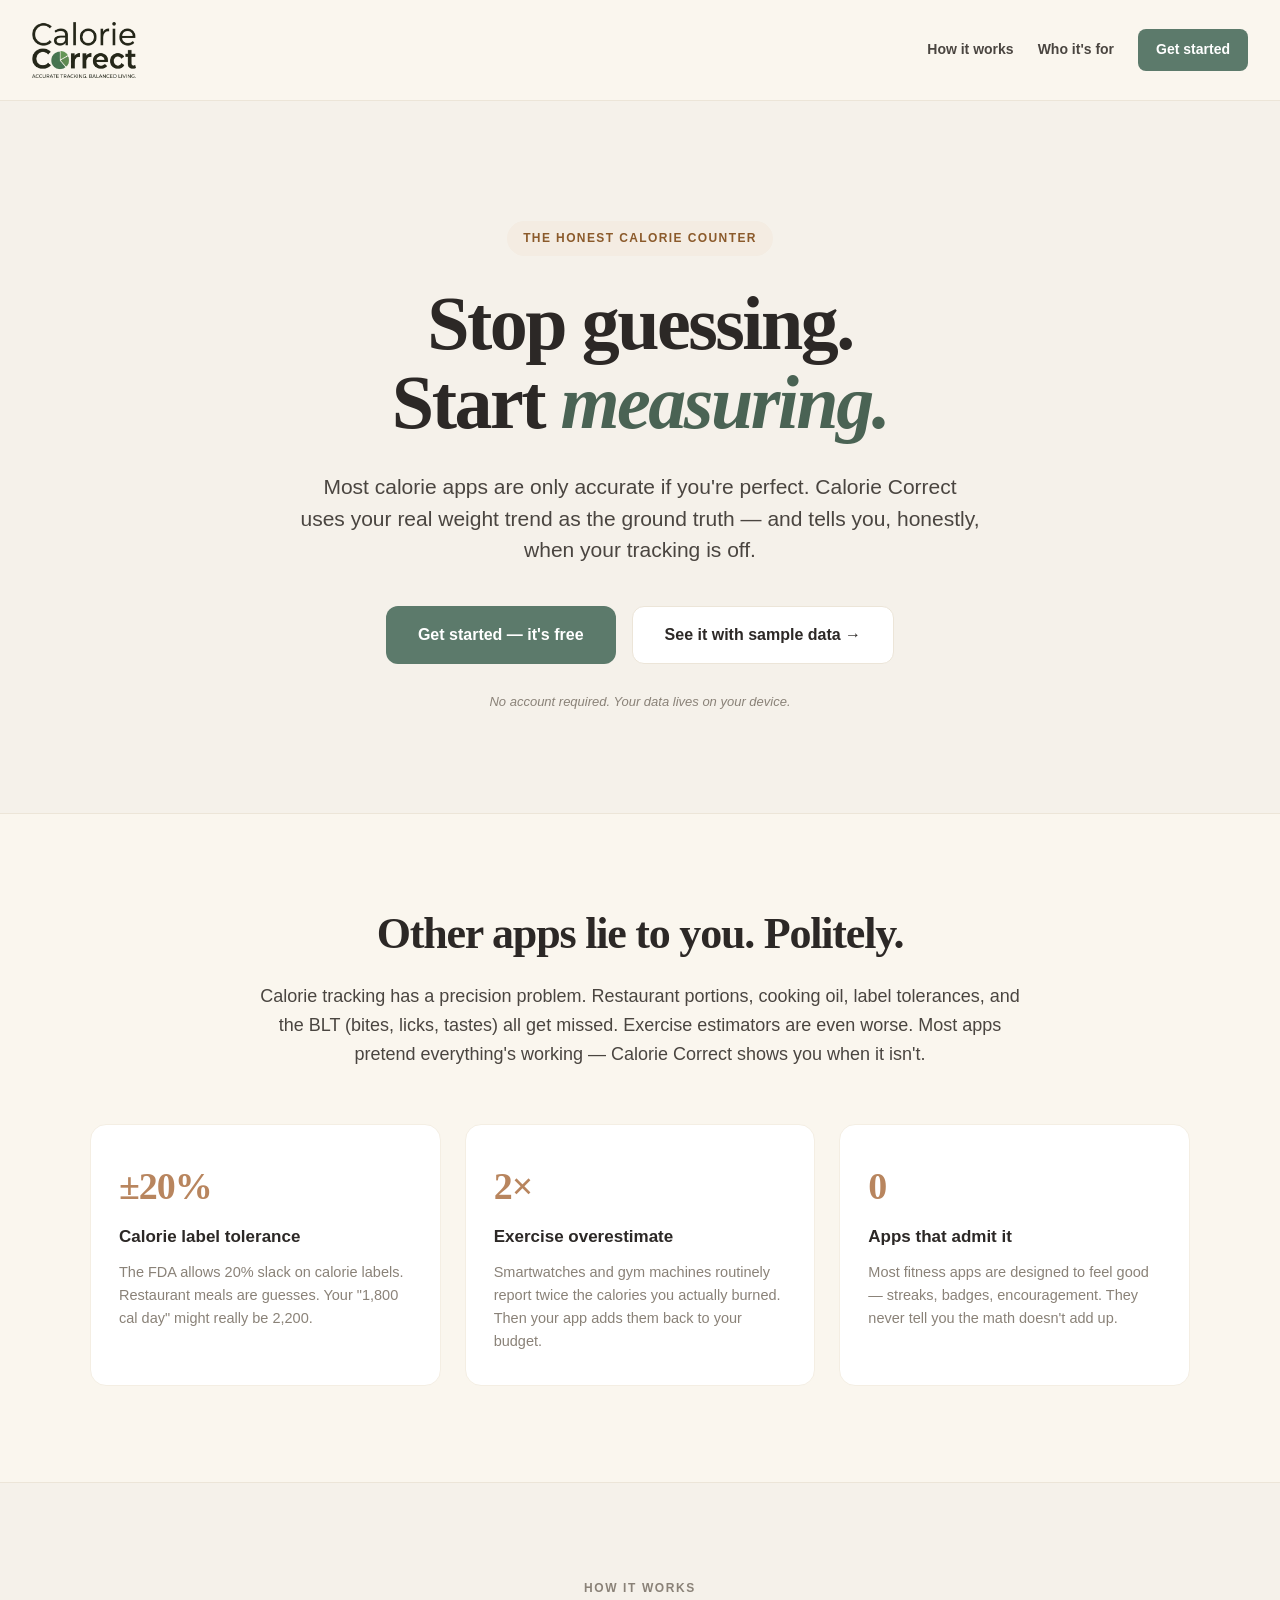
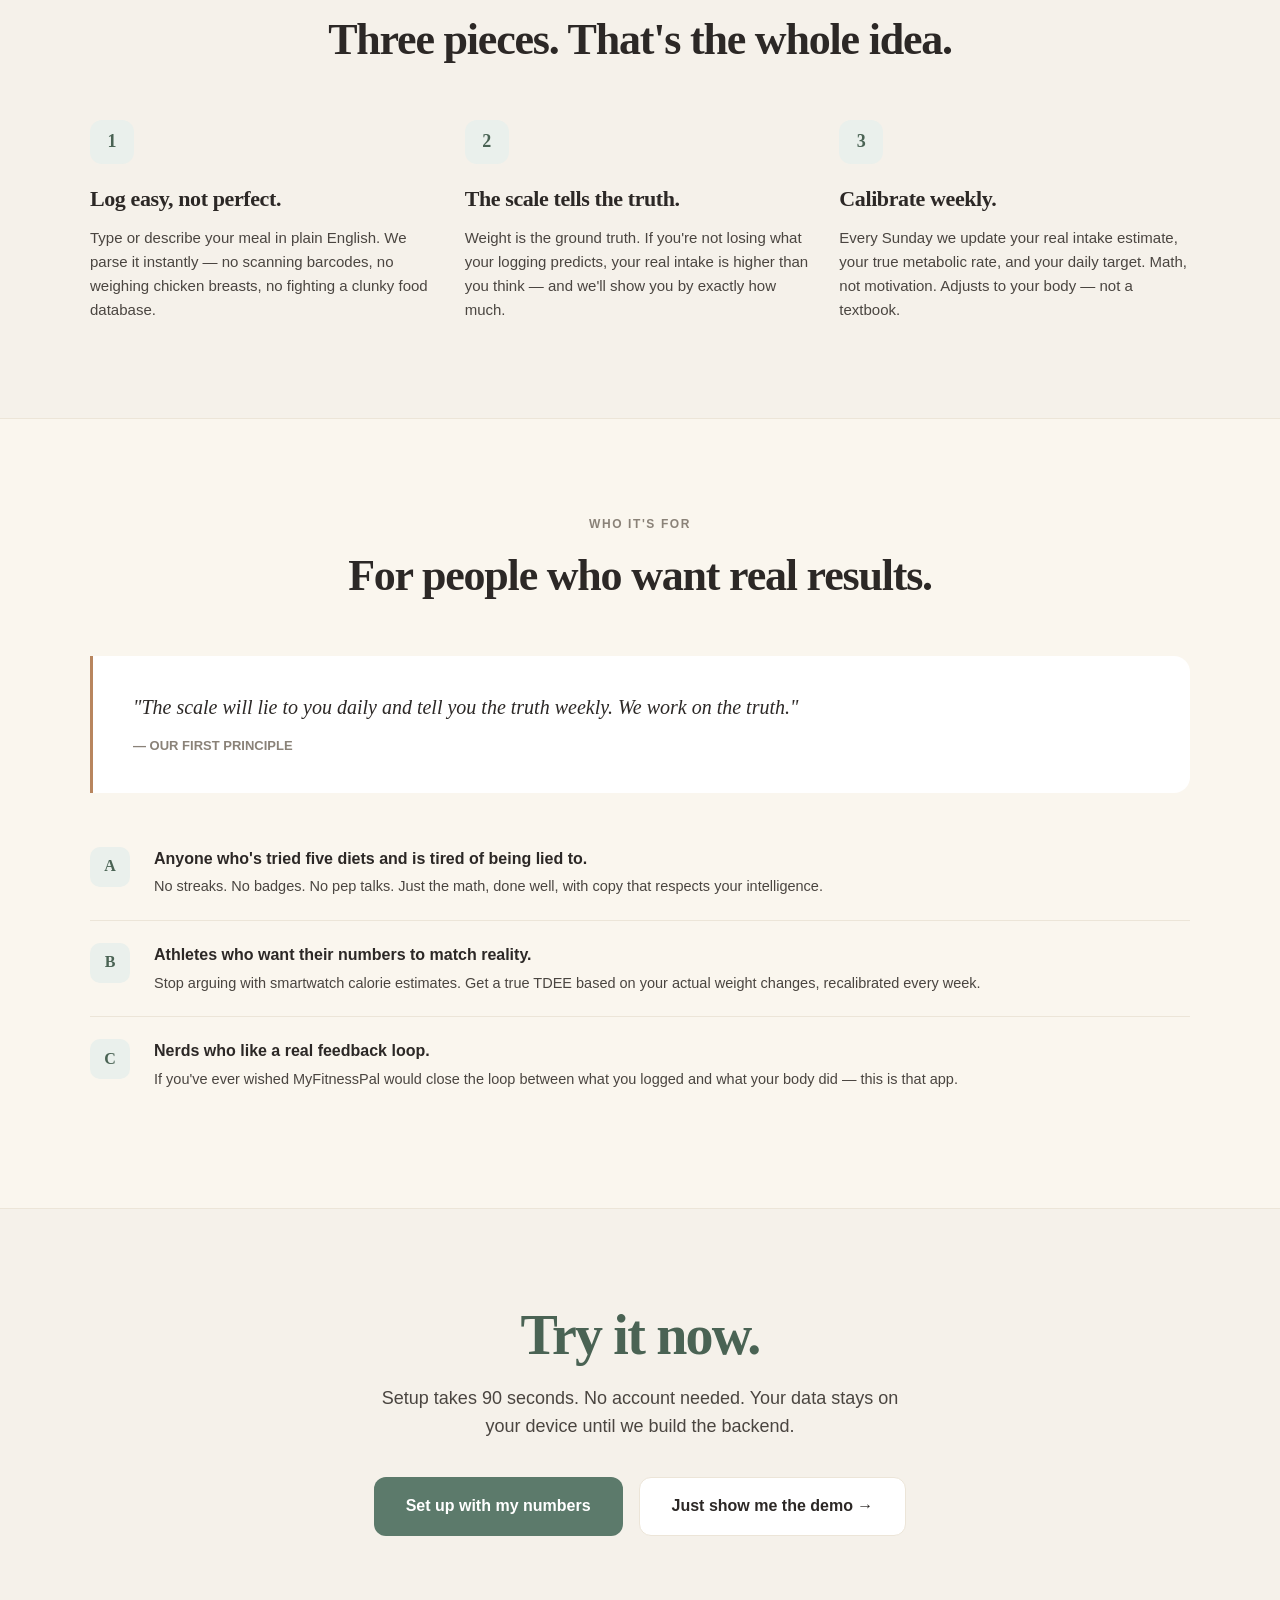
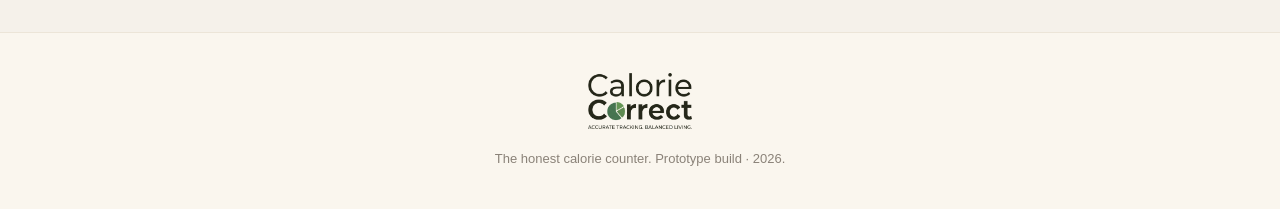
==== index.html @ a0d882f3 "Add logo image and favicon" ====
<!DOCTYPE html>
<html lang="en">
<head>
<meta charset="UTF-8">
<meta name="viewport" content="width=device-width, initial-scale=1.0">
<title>Calorie Correct — The honest calorie counter</title>
<meta name="description" content="The honest calorie counter that calibrates to your real weight loss. Stop guessing — start measuring.">
<link rel="icon" type="image/png" href="favicon.png">
<link rel="apple-touch-icon" href="favicon.png">
<style>
  :root {
    --bg: #F5F1EA;
    --bg-soft: #EFEAE0;
    --bg-warm: #FAF6EE;
    --card: #FFFFFF;
    --primary: #5C7A6B;
    --primary-dark: #4A6354;
    --primary-soft: #EAF0EC;
    --accent: #B8855E;
    --accent-soft: #F4ECE2;
    --text: #2C2826;
    --text-soft: #4A4540;
    --muted: #8A8278;
    --border: #ECE5D8;
    --border-soft: #F4EEE3;
    --warning-text: #8B5A2B;
    --serif: 'Iowan Old Style', 'Palatino Linotype', Georgia, serif;
    --sans: -apple-system, BlinkMacSystemFont, 'Inter', 'Segoe UI', sans-serif;
  }

  * { box-sizing: border-box; margin: 0; padding: 0; }
  html, body { background: var(--bg); }
  body {
    font-family: var(--sans);
    color: var(--text);
    line-height: 1.55;
    -webkit-font-smoothing: antialiased;
  }
  a { color: inherit; text-decoration: none; }
  button { font-family: inherit; cursor: pointer; border: none; background: none; color: inherit; }

  /* === Top nav === */
  .nav-bar {
    background: var(--bg-warm);
    border-bottom: 1px solid var(--border);
    padding: 22px 32px;
    display: flex;
    align-items: center;
    justify-content: space-between;
    position: sticky;
    top: 0;
    z-index: 50;
  }
  .nav-brand-link {
    display: inline-flex;
    align-items: center;
    text-decoration: none;
    line-height: 0;
  }
  .nav-logo {
    height: 56px;
    width: auto;
    display: block;
    max-width: 100%;
    object-fit: contain;
  }
  /* Legacy text-brand styles, kept as fallback */
  .nav-brand {
    font-family: var(--serif);
    font-size: 28px;
    font-weight: 700;
    color: var(--primary-dark);
    letter-spacing: -0.5px;
    line-height: 1;
  }
  .nav-sep {
    color: var(--accent);
    font-weight: 400;
    margin: 0 0.32em;
    display: inline-block;
    transform: translateY(-0.05em);
  }
  .nav-links {
    display: flex;
    gap: 24px;
    align-items: center;
    font-size: 14px;
    font-weight: 600;
  }
  .nav-link {
    color: var(--text-soft);
    transition: color 0.15s;
  }
  .nav-link:hover { color: var(--primary); }
  .nav-cta {
    background: var(--primary);
    color: white;
    padding: 10px 18px;
    border-radius: 8px;
    transition: background 0.15s;
  }
  .nav-cta:hover { background: var(--primary-dark); color: white; }

  /* === Sections === */
  section { padding: 96px 32px; }
  .container { max-width: 1100px; margin: 0 auto; }
  .narrow { max-width: 760px; margin: 0 auto; }

  /* === Hero === */
  .hero {
    padding: 120px 32px 100px;
    text-align: center;
  }
  .hero-eyebrow {
    display: inline-block;
    padding: 8px 16px;
    background: var(--accent-soft);
    color: var(--warning-text);
    font-size: 12px;
    font-weight: 700;
    letter-spacing: 1.4px;
    text-transform: uppercase;
    border-radius: 100px;
    margin-bottom: 28px;
  }
  .hero-title {
    font-family: var(--serif);
    font-size: 76px;
    font-weight: 700;
    color: var(--text);
    letter-spacing: -2.5px;
    line-height: 1.05;
    margin-bottom: 28px;
  }
  .hero-title em {
    font-style: italic;
    color: var(--primary-dark);
  }
  .hero-sub {
    font-size: 21px;
    color: var(--text-soft);
    line-height: 1.5;
    max-width: 680px;
    margin: 0 auto 40px;
  }
  .hero-ctas {
    display: flex;
    gap: 16px;
    justify-content: center;
    flex-wrap: wrap;
  }
  .btn {
    display: inline-flex;
    align-items: center;
    justify-content: center;
    gap: 8px;
    padding: 16px 32px;
    border-radius: 12px;
    font-size: 16px;
    font-weight: 700;
    transition: all 0.15s;
  }
  .btn-primary {
    background: var(--primary);
    color: white;
  }
  .btn-primary:hover { background: var(--primary-dark); transform: translateY(-1px); box-shadow: 0 8px 20px rgba(74, 99, 84, 0.2); color: white; }
  .btn-secondary {
    background: var(--card);
    color: var(--text);
    border: 1.5px solid var(--border);
  }
  .btn-secondary:hover { border-color: var(--primary); color: var(--primary-dark); }

  .hero-disclaimer {
    margin-top: 28px;
    font-size: 13px;
    color: var(--muted);
    font-style: italic;
  }

  /* === The problem section === */
  .problem {
    background: var(--bg-warm);
    border-top: 1px solid var(--border);
    border-bottom: 1px solid var(--border);
  }
  .problem-h2 {
    font-family: var(--serif);
    font-size: 44px;
    font-weight: 700;
    color: var(--text);
    letter-spacing: -1.2px;
    line-height: 1.1;
    margin-bottom: 24px;
    text-align: center;
  }
  .problem-sub {
    font-size: 18px;
    color: var(--text-soft);
    line-height: 1.6;
    text-align: center;
    margin-bottom: 56px;
  }
  .problem-grid {
    display: grid;
    grid-template-columns: repeat(3, 1fr);
    gap: 24px;
  }
  .problem-card {
    background: var(--card);
    border-radius: 16px;
    padding: 32px 28px;
    border: 1px solid var(--border-soft);
  }
  .problem-card-num {
    font-family: var(--serif);
    font-size: 38px;
    font-weight: 700;
    color: var(--accent);
    letter-spacing: -1px;
    margin-bottom: 8px;
  }
  .problem-card-h {
    font-size: 17px;
    color: var(--text);
    font-weight: 700;
    margin-bottom: 10px;
  }
  .problem-card-body {
    font-size: 14.5px;
    color: var(--muted);
    line-height: 1.6;
  }

  /* === How it works === */
  .how {
    background: var(--bg);
  }
  .section-eyebrow {
    text-align: center;
    font-size: 12px;
    color: var(--muted);
    text-transform: uppercase;
    letter-spacing: 1.6px;
    font-weight: 700;
    margin-bottom: 18px;
  }
  .section-h2 {
    font-family: var(--serif);
    font-size: 44px;
    font-weight: 700;
    color: var(--text);
    letter-spacing: -1.2px;
    line-height: 1.1;
    text-align: center;
    margin-bottom: 56px;
  }
  .pillar-grid {
    display: grid;
    grid-template-columns: repeat(3, 1fr);
    gap: 24px;
  }
  .pillar {
    text-align: left;
  }
  .pillar-num {
    width: 44px;
    height: 44px;
    background: var(--primary-soft);
    color: var(--primary-dark);
    border-radius: 12px;
    display: flex;
    align-items: center;
    justify-content: center;
    font-family: var(--serif);
    font-size: 18px;
    font-weight: 700;
    margin-bottom: 18px;
  }
  .pillar-h {
    font-family: var(--serif);
    font-size: 22px;
    color: var(--text);
    font-weight: 700;
    letter-spacing: -0.4px;
    margin-bottom: 10px;
  }
  .pillar-body {
    font-size: 15px;
    color: var(--text-soft);
    line-height: 1.6;
  }

  /* === Built for === */
  .builtfor {
    background: var(--bg-warm);
    border-top: 1px solid var(--border);
    border-bottom: 1px solid var(--border);
  }
  .quote-card {
    background: var(--card);
    border-left: 3px solid var(--accent);
    border-radius: 0 16px 16px 0;
    padding: 36px 40px;
    margin-bottom: 14px;
  }
  .quote-text {
    font-family: var(--serif);
    font-size: 20px;
    color: var(--text);
    line-height: 1.5;
    font-style: italic;
    margin-bottom: 14px;
  }
  .quote-attr {
    font-size: 13px;
    color: var(--muted);
    font-weight: 600;
  }
  .builtfor-list {
    margin-top: 32px;
  }
  .audience-row {
    display: flex;
    gap: 24px;
    align-items: flex-start;
    padding: 22px 0;
    border-bottom: 1px solid var(--border);
  }
  .audience-row:last-child { border-bottom: none; }
  .audience-icon {
    flex-shrink: 0;
    width: 40px;
    height: 40px;
    background: var(--primary-soft);
    border-radius: 10px;
    display: flex;
    align-items: center;
    justify-content: center;
    font-family: var(--serif);
    color: var(--primary-dark);
    font-weight: 700;
  }
  .audience-body {
    flex: 1;
  }
  .audience-h {
    font-size: 16px;
    color: var(--text);
    font-weight: 700;
    margin-bottom: 4px;
  }
  .audience-text {
    font-size: 14.5px;
    color: var(--text-soft);
    line-height: 1.55;
  }

  /* === Final CTA === */
  .final-cta {
    text-align: center;
    background: var(--bg);
  }
  .final-h {
    font-family: var(--serif);
    font-size: 56px;
    font-weight: 700;
    color: var(--primary-dark);
    letter-spacing: -1.8px;
    line-height: 1.1;
    margin-bottom: 18px;
  }
  .final-sub {
    font-size: 18px;
    color: var(--text-soft);
    margin-bottom: 36px;
    max-width: 540px;
    margin-left: auto;
    margin-right: auto;
  }

  /* === Footer === */
  .footer {
    padding: 40px 32px;
    border-top: 1px solid var(--border);
    text-align: center;
    background: var(--bg-warm);
    font-size: 13px;
    color: var(--muted);
  }
  .footer-brand {
    font-family: var(--serif);
    font-size: 18px;
    font-weight: 700;
    color: var(--primary-dark);
    margin-bottom: 8px;
  }
  .footer-logo {
    height: 56px;
    width: auto;
    display: inline-block;
    max-width: 100%;
    margin-bottom: 14px;
    object-fit: contain;
  }

  /* === Responsive === */
  @media (max-width: 800px) {
    section { padding: 64px 20px; }
    .hero { padding: 64px 20px; }
    .hero-title { font-size: 44px; letter-spacing: -1.5px; }
    .hero-sub { font-size: 17px; }
    .problem-h2, .section-h2 { font-size: 32px; }
    .problem-grid, .pillar-grid { grid-template-columns: 1fr; }
    .nav-bar { padding: 16px 20px; }
    .nav-brand { font-size: 22px; }
    .nav-logo { height: 44px; }
    .footer-logo { height: 48px; }
    .nav-links { gap: 14px; font-size: 13px; }
    .final-h { font-size: 36px; }
    .quote-card { padding: 28px 24px; }
    .quote-text { font-size: 17px; }
  }
</style>
</head>
<body>

<!-- ============ NAV ============ -->
<nav class="nav-bar">
  <a class="nav-brand-link" href="/">
    <img class="nav-logo" src="cc-logo.png" alt="Calorie Correct" />
  </a>
  <div class="nav-links">
    <a class="nav-link" href="#how">How it works</a>
    <a class="nav-link" href="#who">Who it's for</a>
    <a class="nav-cta" href="app/index.html?onboard=1">Get started</a>
  </div>
</nav>

<!-- ============ HERO ============ -->
<section class="hero">
  <div class="container">
    <div class="hero-eyebrow">The honest calorie counter</div>
    <h1 class="hero-title">Stop guessing.<br>Start <em>measuring.</em></h1>
    <p class="hero-sub">Most calorie apps are only accurate if you're perfect. Calorie Correct uses your real weight trend as the ground truth — and tells you, honestly, when your tracking is off.</p>
    <div class="hero-ctas">
      <a class="btn btn-primary" href="app/index.html?onboard=1">Get started — it's free</a>
      <a class="btn btn-secondary" href="app/index.html">See it with sample data →</a>
    </div>
    <div class="hero-disclaimer">No account required. Your data lives on your device.</div>
  </div>
</section>

<!-- ============ THE PROBLEM ============ -->
<section class="problem">
  <div class="container">
    <h2 class="problem-h2">Other apps lie to you. Politely.</h2>
    <p class="problem-sub narrow">Calorie tracking has a precision problem. Restaurant portions, cooking oil, label tolerances, and the BLT (bites, licks, tastes) all get missed. Exercise estimators are even worse. Most apps pretend everything's working — Calorie Correct shows you when it isn't.</p>
    <div class="problem-grid">
      <div class="problem-card">
        <div class="problem-card-num">±20%</div>
        <div class="problem-card-h">Calorie label tolerance</div>
        <div class="problem-card-body">The FDA allows 20% slack on calorie labels. Restaurant meals are guesses. Your "1,800 cal day" might really be 2,200.</div>
      </div>
      <div class="problem-card">
        <div class="problem-card-num">2×</div>
        <div class="problem-card-h">Exercise overestimate</div>
        <div class="problem-card-body">Smartwatches and gym machines routinely report twice the calories you actually burned. Then your app adds them back to your budget.</div>
      </div>
      <div class="problem-card">
        <div class="problem-card-num">0</div>
        <div class="problem-card-h">Apps that admit it</div>
        <div class="problem-card-body">Most fitness apps are designed to feel good — streaks, badges, encouragement. They never tell you the math doesn't add up.</div>
      </div>
    </div>
  </div>
</section>

<!-- ============ HOW IT WORKS ============ -->
<section class="how" id="how">
  <div class="container">
    <div class="section-eyebrow">HOW IT WORKS</div>
    <h2 class="section-h2">Three pieces. That's the whole idea.</h2>
    <div class="pillar-grid">
      <div class="pillar">
        <div class="pillar-num">1</div>
        <h3 class="pillar-h">Log easy, not perfect.</h3>
        <p class="pillar-body">Type or describe your meal in plain English. We parse it instantly — no scanning barcodes, no weighing chicken breasts, no fighting a clunky food database.</p>
      </div>
      <div class="pillar">
        <div class="pillar-num">2</div>
        <h3 class="pillar-h">The scale tells the truth.</h3>
        <p class="pillar-body">Weight is the ground truth. If you're not losing what your logging predicts, your real intake is higher than you think — and we'll show you by exactly how much.</p>
      </div>
      <div class="pillar">
        <div class="pillar-num">3</div>
        <h3 class="pillar-h">Calibrate weekly.</h3>
        <p class="pillar-body">Every Sunday we update your real intake estimate, your true metabolic rate, and your daily target. Math, not motivation. Adjusts to your body — not a textbook.</p>
      </div>
    </div>
  </div>
</section>

<!-- ============ WHO IT'S FOR ============ -->
<section class="builtfor" id="who">
  <div class="container">
    <div class="section-eyebrow">WHO IT'S FOR</div>
    <h2 class="section-h2">For people who want real results.</h2>

    <div class="quote-card">
      <div class="quote-text">"The scale will lie to you daily and tell you the truth weekly. We work on the truth."</div>
      <div class="quote-attr">— OUR FIRST PRINCIPLE</div>
    </div>

    <div class="builtfor-list">
      <div class="audience-row">
        <div class="audience-icon">A</div>
        <div class="audience-body">
          <div class="audience-h">Anyone who's tried five diets and is tired of being lied to.</div>
          <div class="audience-text">No streaks. No badges. No pep talks. Just the math, done well, with copy that respects your intelligence.</div>
        </div>
      </div>
      <div class="audience-row">
        <div class="audience-icon">B</div>
        <div class="audience-body">
          <div class="audience-h">Athletes who want their numbers to match reality.</div>
          <div class="audience-text">Stop arguing with smartwatch calorie estimates. Get a true TDEE based on your actual weight changes, recalibrated every week.</div>
        </div>
      </div>
      <div class="audience-row">
        <div class="audience-icon">C</div>
        <div class="audience-body">
          <div class="audience-h">Nerds who like a real feedback loop.</div>
          <div class="audience-text">If you've ever wished MyFitnessPal would close the loop between what you logged and what your body did — this is that app.</div>
        </div>
      </div>
    </div>
  </div>
</section>

<!-- ============ FINAL CTA ============ -->
<section class="final-cta">
  <div class="container">
    <h2 class="final-h">Try it now.</h2>
    <p class="final-sub">Setup takes 90 seconds. No account needed. Your data stays on your device until we build the backend.</p>
    <div class="hero-ctas">
      <a class="btn btn-primary" href="app/index.html?onboard=1">Set up with my numbers</a>
      <a class="btn btn-secondary" href="app/index.html">Just show me the demo →</a>
    </div>
  </div>
</section>

<!-- ============ FOOTER ============ -->
<footer class="footer">
  <img class="footer-logo" src="cc-logo.png" alt="Calorie Correct" />
  <div>The honest calorie counter. Prototype build · 2026.</div>
</footer>

</body>
</html>
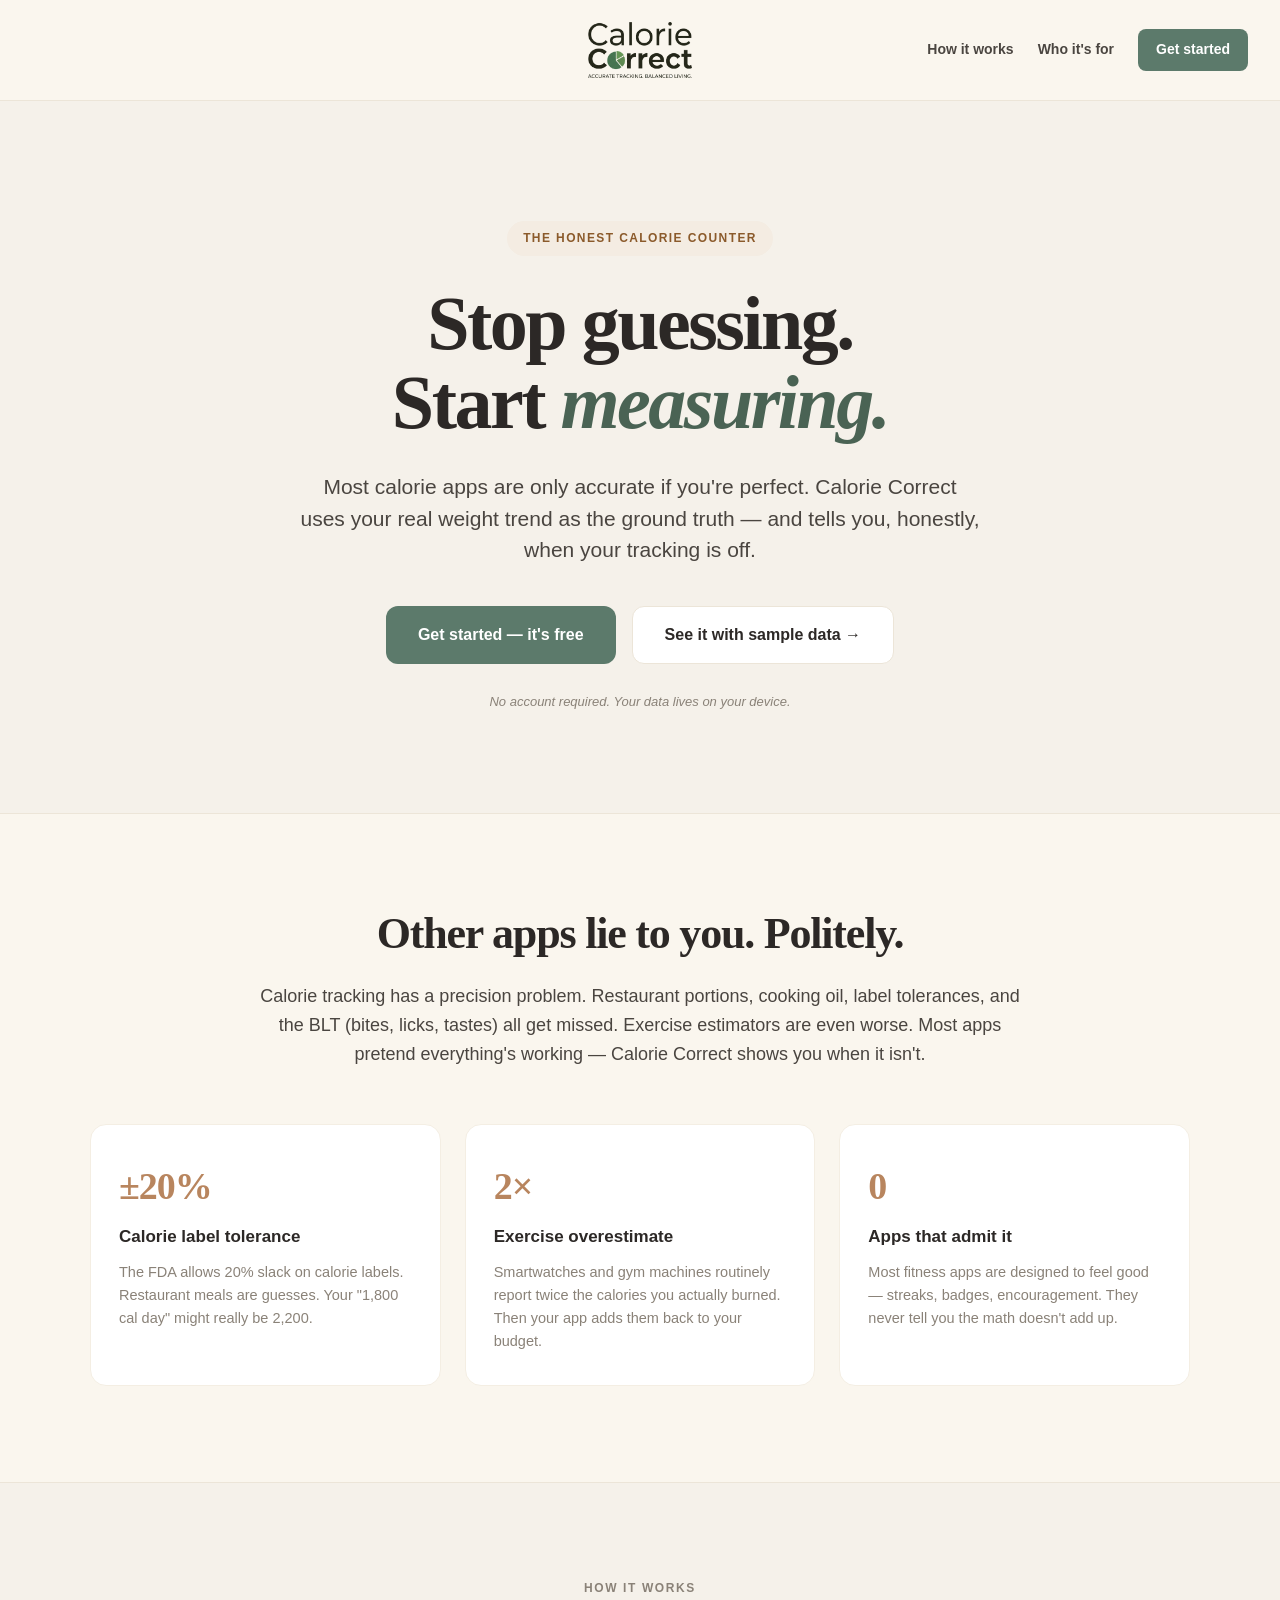
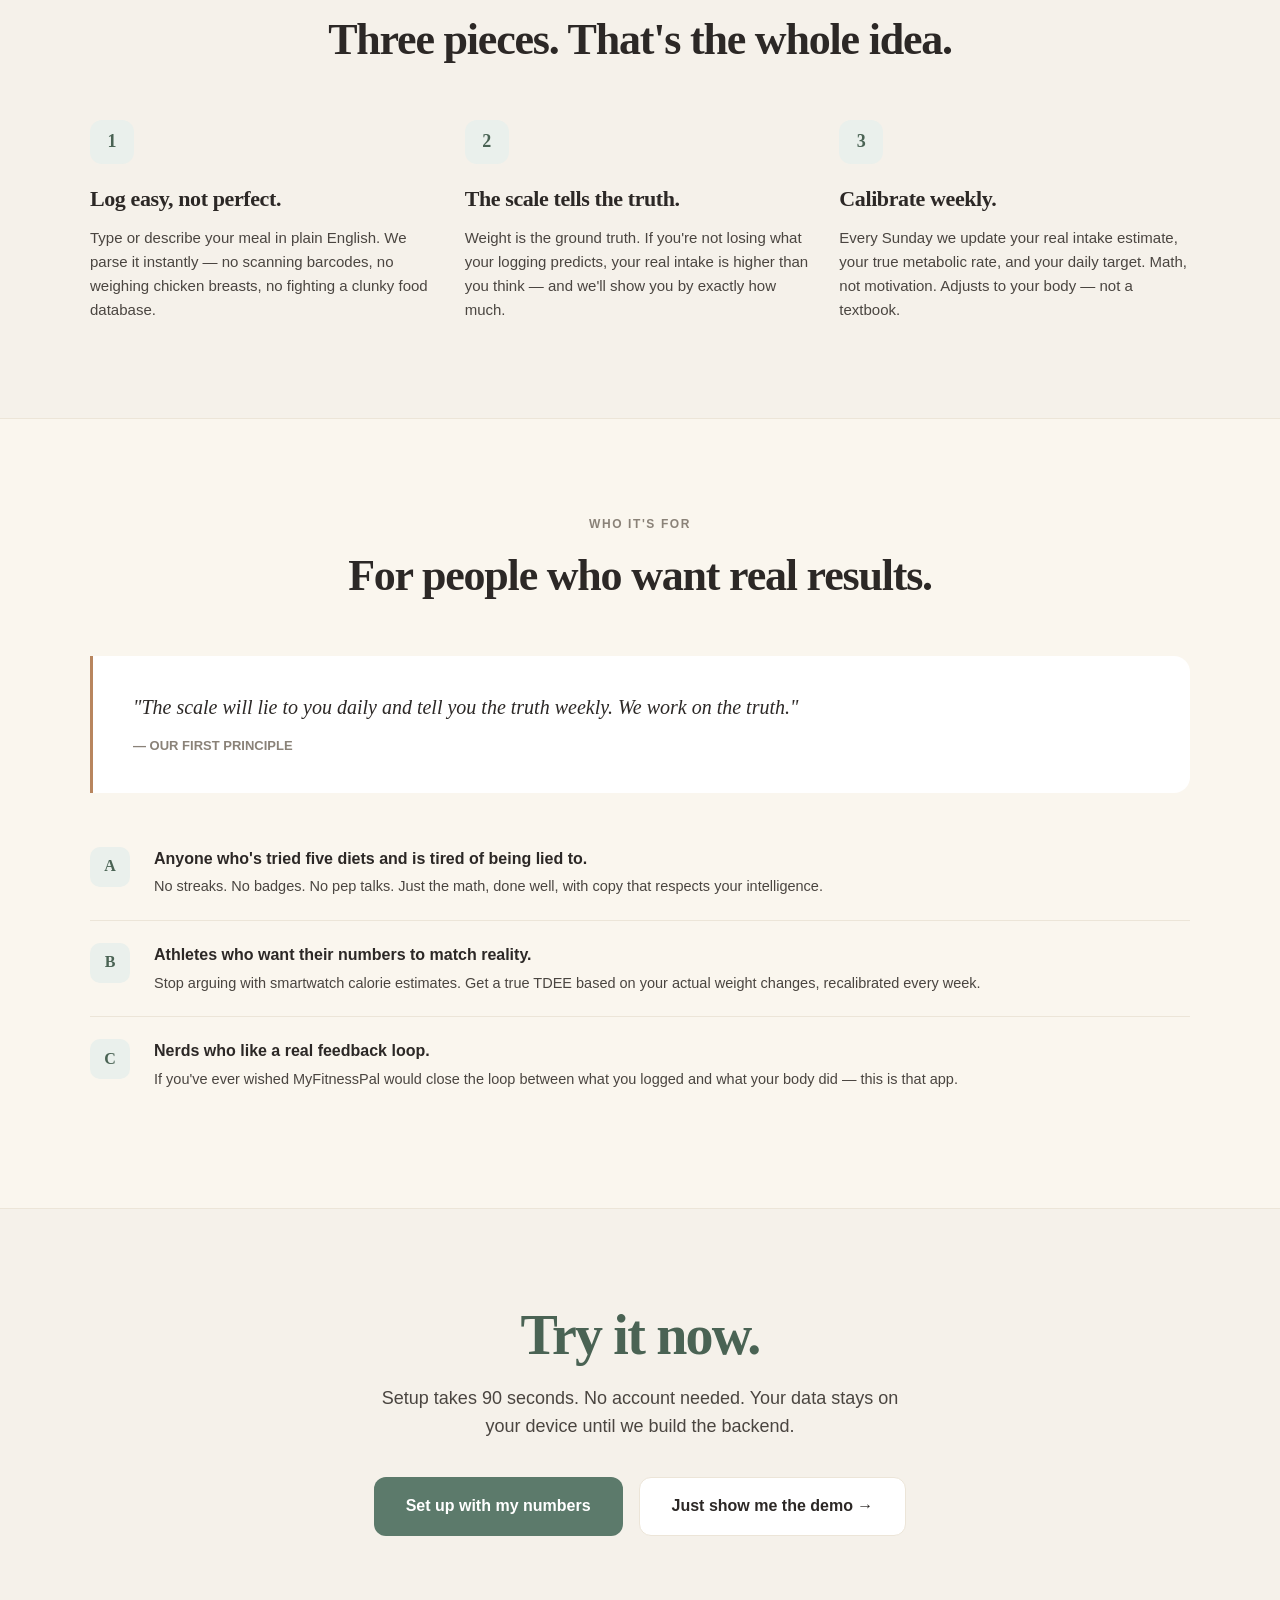
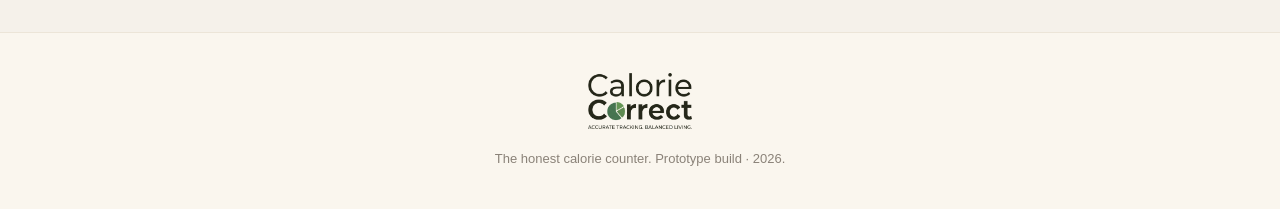
==== commit f73c993b: "Center landing nav logo + include root PNGs in deploy" ====
--- a/index.html
+++ b/index.html
@@ -39,14 +39,14 @@
   a { color: inherit; text-decoration: none; }
   button { font-family: inherit; cursor: pointer; border: none; background: none; color: inherit; }
 
-  /* === Top nav === */
+  /* === Top nav (3-col grid: spacer | centered logo | links) === */
   .nav-bar {
     background: var(--bg-warm);
     border-bottom: 1px solid var(--border);
     padding: 22px 32px;
-    display: flex;
+    display: grid;
+    grid-template-columns: 1fr auto 1fr;
     align-items: center;
-    justify-content: space-between;
     position: sticky;
     top: 0;
     z-index: 50;
@@ -56,6 +56,8 @@
     align-items: center;
     text-decoration: none;
     line-height: 0;
+    justify-self: center;
+    grid-column: 2;
   }
   .nav-logo {
     height: 56px;
@@ -84,6 +86,8 @@
     display: flex;
     gap: 24px;
     align-items: center;
+    justify-self: end;
+    grid-column: 3;
     font-size: 14px;
     font-weight: 600;
   }
@@ -413,11 +417,24 @@
     .hero-sub { font-size: 17px; }
     .problem-h2, .section-h2 { font-size: 32px; }
     .problem-grid, .pillar-grid { grid-template-columns: 1fr; }
-    .nav-bar { padding: 16px 20px; }
+    /* On narrow screens, stack: logo centered on top, links below */
+    .nav-bar {
+      padding: 14px 16px;
+      grid-template-columns: 1fr;
+      grid-auto-rows: auto;
+      row-gap: 10px;
+      justify-items: center;
+    }
+    .nav-brand-link { grid-column: 1; justify-self: center; }
+    .nav-links {
+      grid-column: 1;
+      justify-self: center;
+      gap: 14px;
+      font-size: 13px;
+    }
     .nav-brand { font-size: 22px; }
     .nav-logo { height: 44px; }
     .footer-logo { height: 48px; }
-    .nav-links { gap: 14px; font-size: 13px; }
     .final-h { font-size: 36px; }
     .quote-card { padding: 28px 24px; }
     .quote-text { font-size: 17px; }
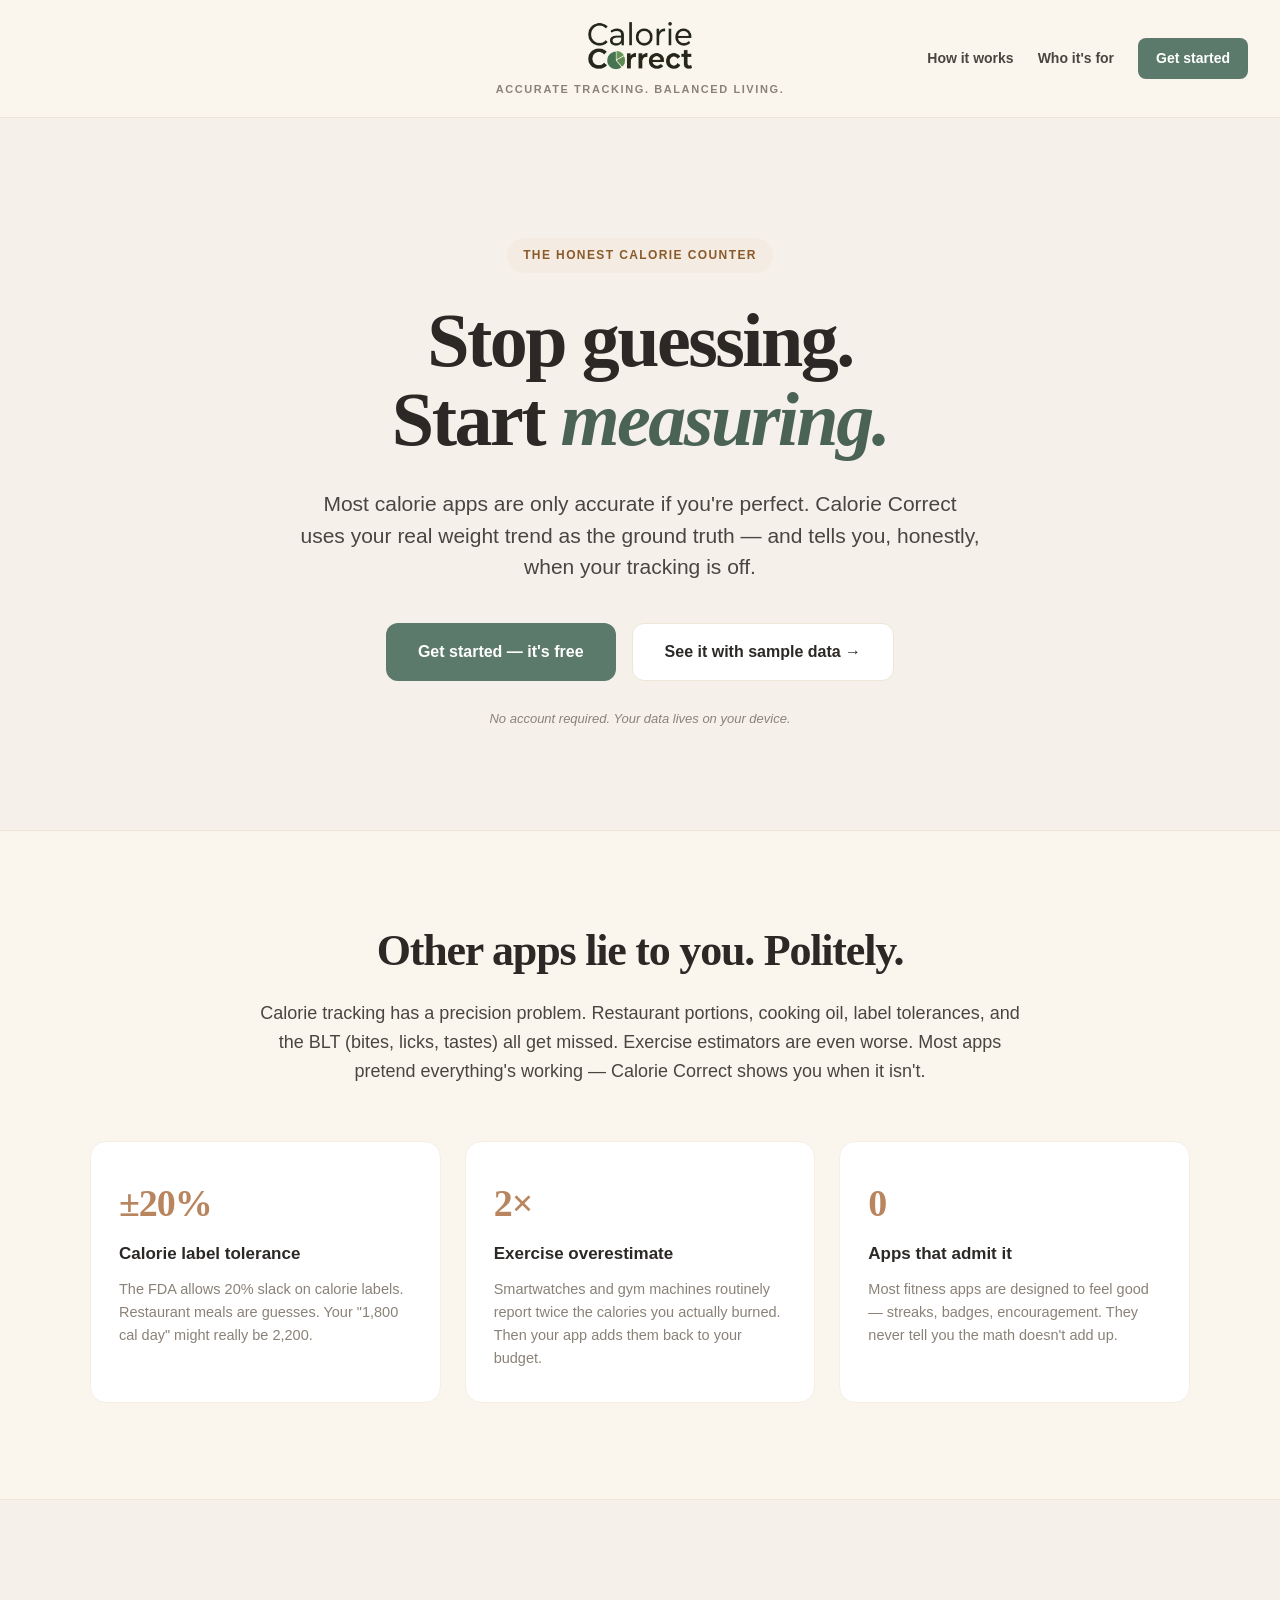
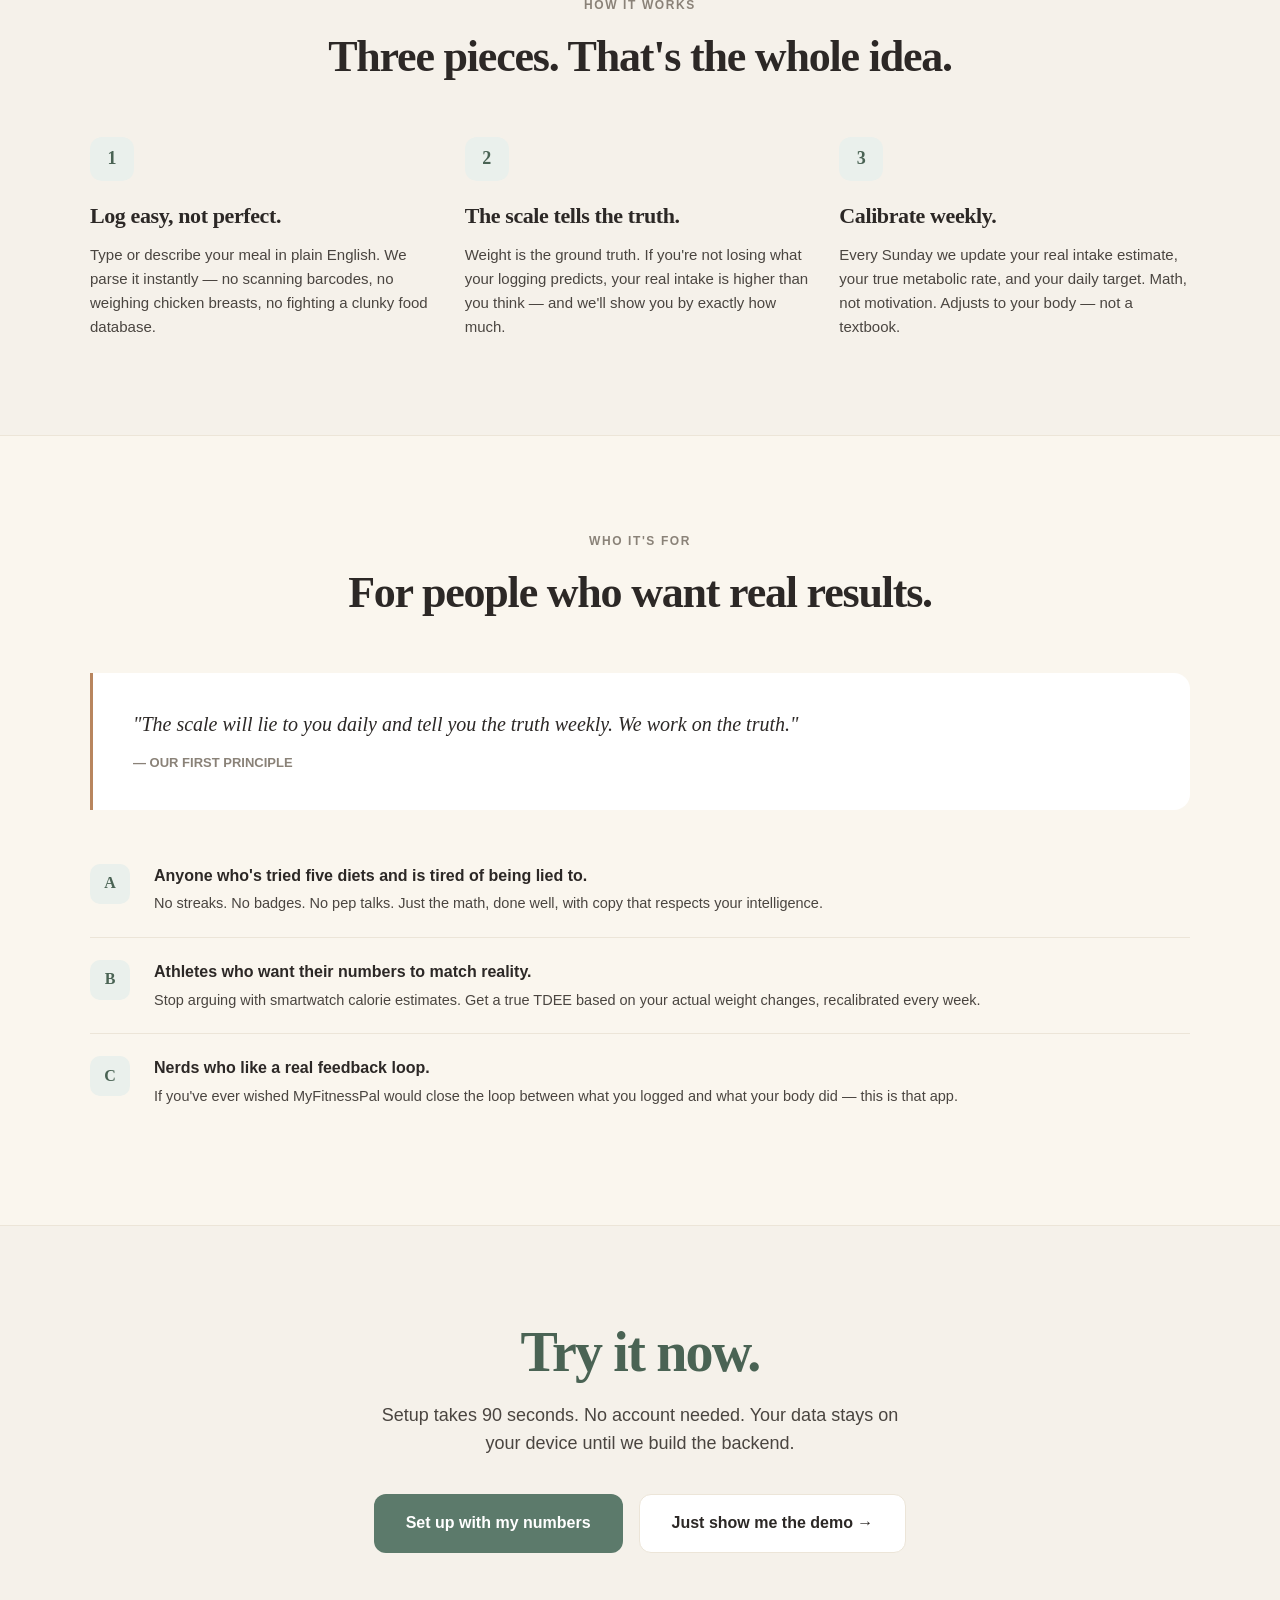
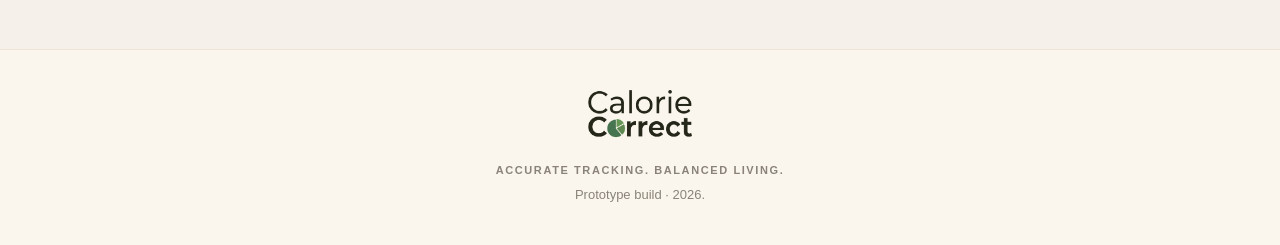
==== commit c7f74fd3: "Update logo image and add tagline below" ====
--- a/index.html
+++ b/index.html
@@ -53,9 +53,11 @@
   }
   .nav-brand-link {
     display: inline-flex;
+    flex-direction: column;
     align-items: center;
+    gap: 6px;
     text-decoration: none;
-    line-height: 0;
+    line-height: 1;
     justify-self: center;
     grid-column: 2;
   }
@@ -65,6 +67,13 @@
     display: block;
     max-width: 100%;
     object-fit: contain;
+  }
+  .nav-tag {
+    font-size: 11px;
+    color: var(--muted);
+    text-transform: uppercase;
+    letter-spacing: 1.6px;
+    font-weight: 600;
   }
   /* Legacy text-brand styles, kept as fallback */
   .nav-brand {
@@ -405,8 +414,16 @@
     width: auto;
     display: inline-block;
     max-width: 100%;
-    margin-bottom: 14px;
+    margin-bottom: 10px;
     object-fit: contain;
+  }
+  .footer-tag {
+    font-size: 11px;
+    color: var(--muted);
+    text-transform: uppercase;
+    letter-spacing: 1.6px;
+    font-weight: 600;
+    margin-bottom: 6px;
   }
 
   /* === Responsive === */
@@ -447,6 +464,7 @@
 <nav class="nav-bar">
   <a class="nav-brand-link" href="/">
     <img class="nav-logo" src="cc-logo.png" alt="Calorie Correct" />
+    <div class="nav-tag">Accurate Tracking. Balanced Living.</div>
   </a>
   <div class="nav-links">
     <a class="nav-link" href="#how">How it works</a>
@@ -571,7 +589,8 @@
 <!-- ============ FOOTER ============ -->
 <footer class="footer">
   <img class="footer-logo" src="cc-logo.png" alt="Calorie Correct" />
-  <div>The honest calorie counter. Prototype build · 2026.</div>
+  <div class="footer-tag">Accurate Tracking. Balanced Living.</div>
+  <div>Prototype build · 2026.</div>
 </footer>
 
 </body>
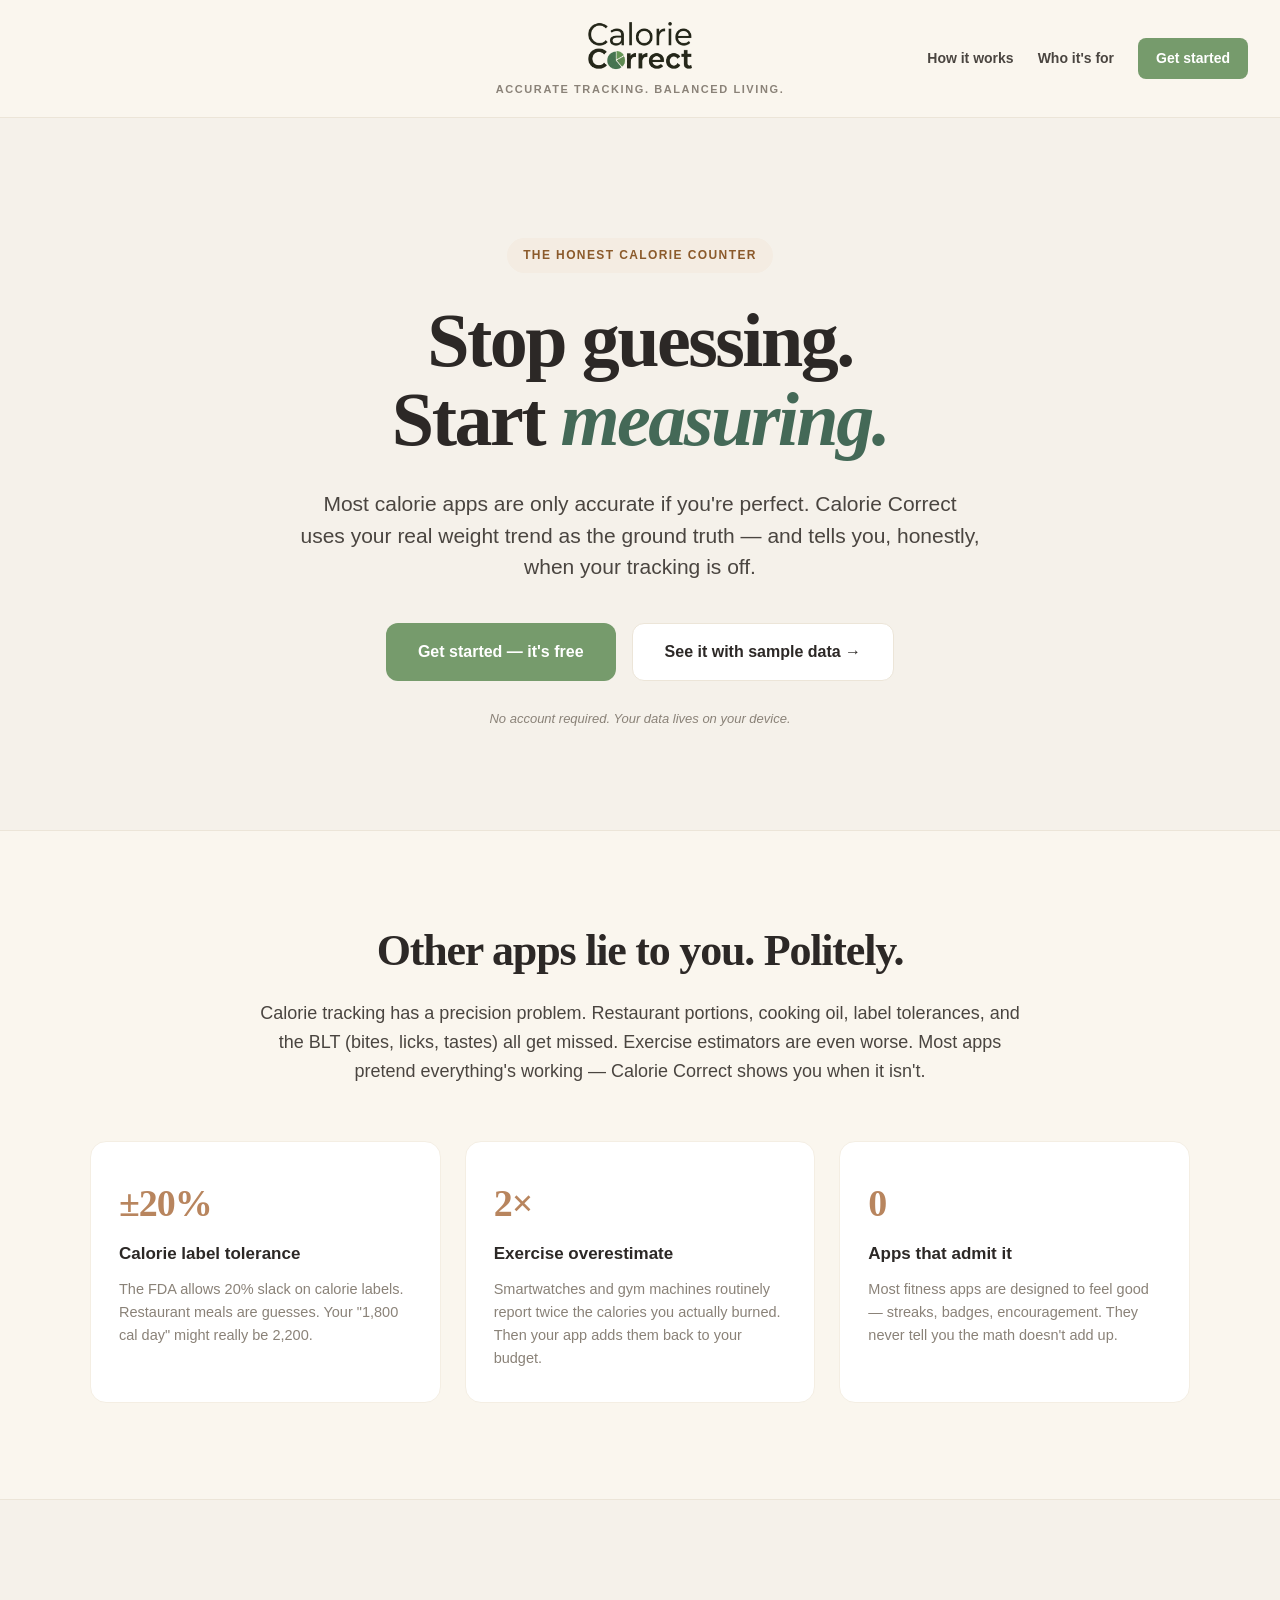
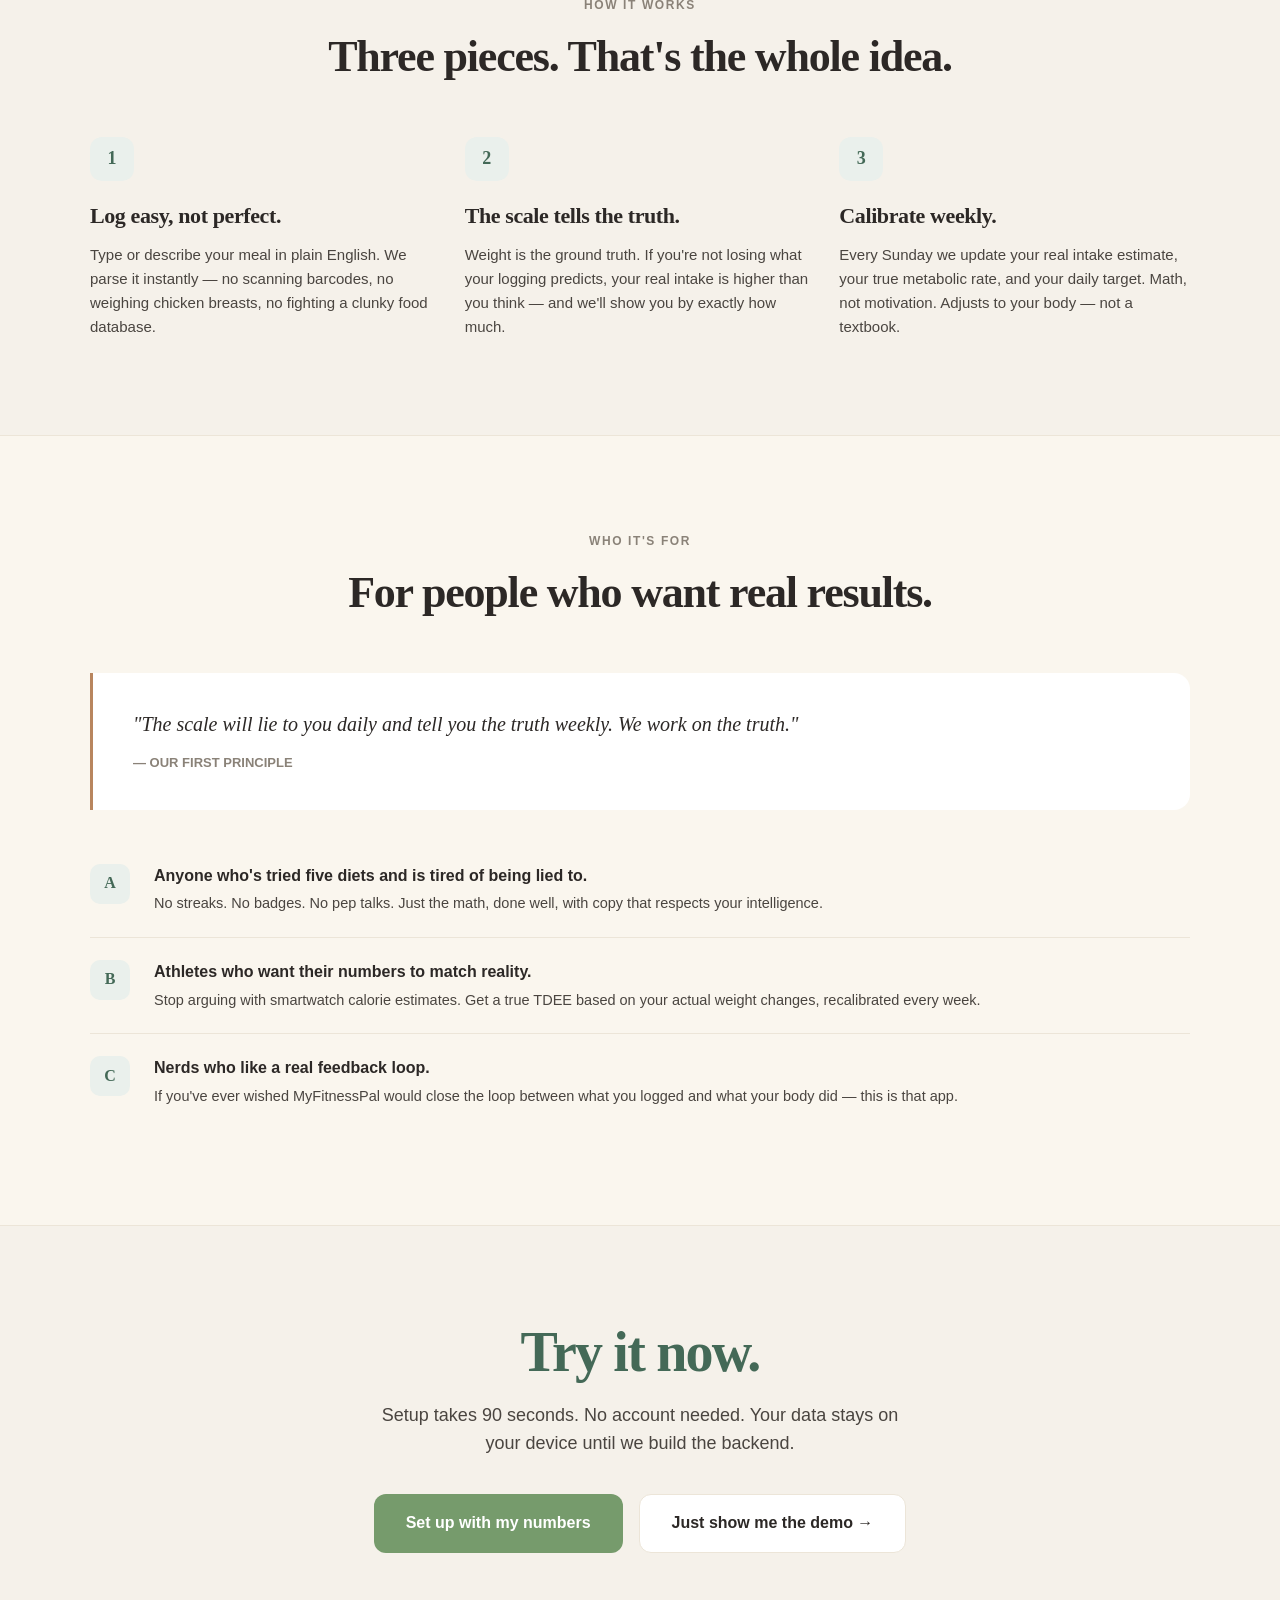
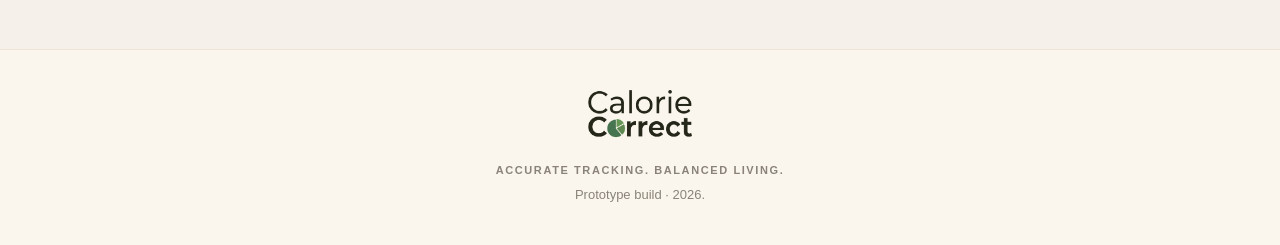
==== commit 9636de49: "Update brand greens to match favicon palette" ====
--- a/index.html
+++ b/index.html
@@ -13,8 +13,10 @@
     --bg-soft: #EFEAE0;
     --bg-warm: #FAF6EE;
     --card: #FFFFFF;
-    --primary: #5C7A6B;
-    --primary-dark: #4A6354;
+    /* Brand greens — sampled from the favicon's 3-tone pie chart */
+    --primary: #769B6C;          /* medium green (bottom-right slice) */
+    --primary-dark: #446957;     /* darkest green (largest slice) */
+    --primary-light: #9DBA82;    /* lightest green (top-right slice) */
     --primary-soft: #EAF0EC;
     --accent: #B8855E;
     --accent-soft: #F4ECE2;
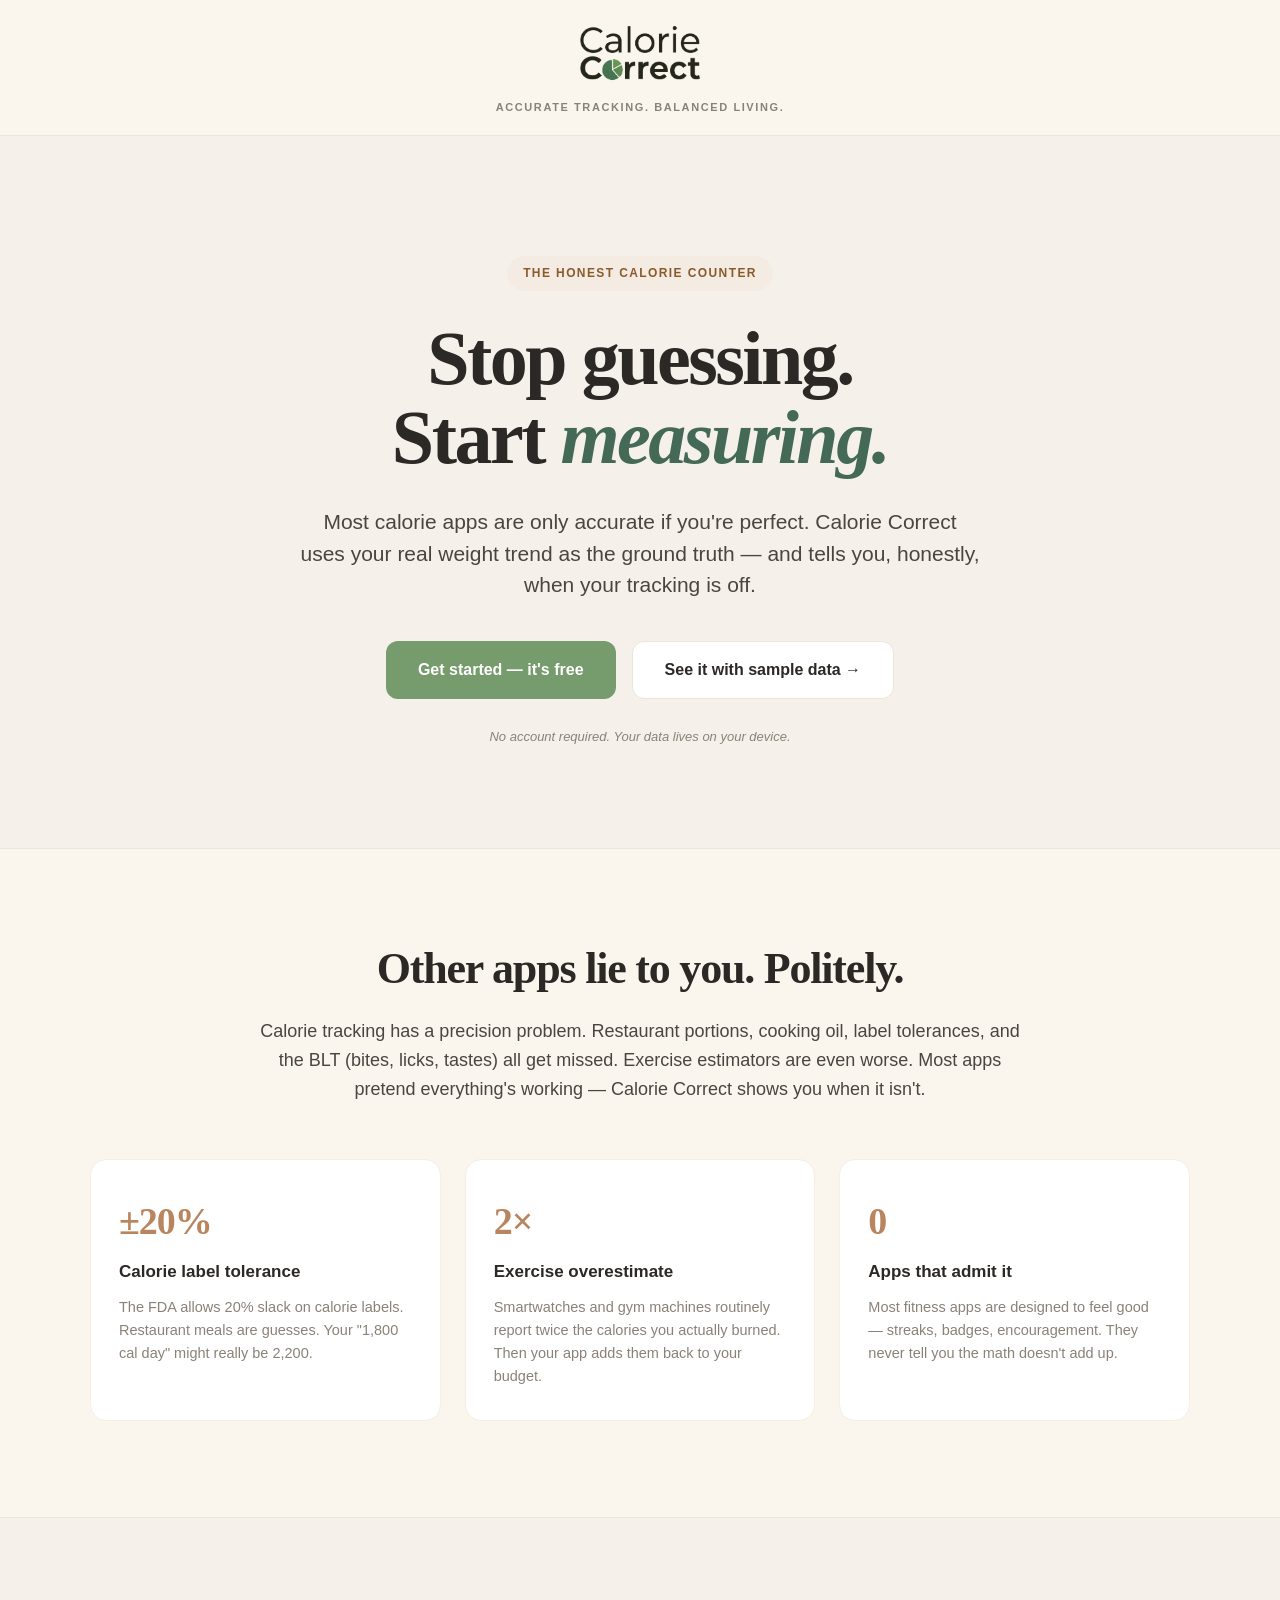
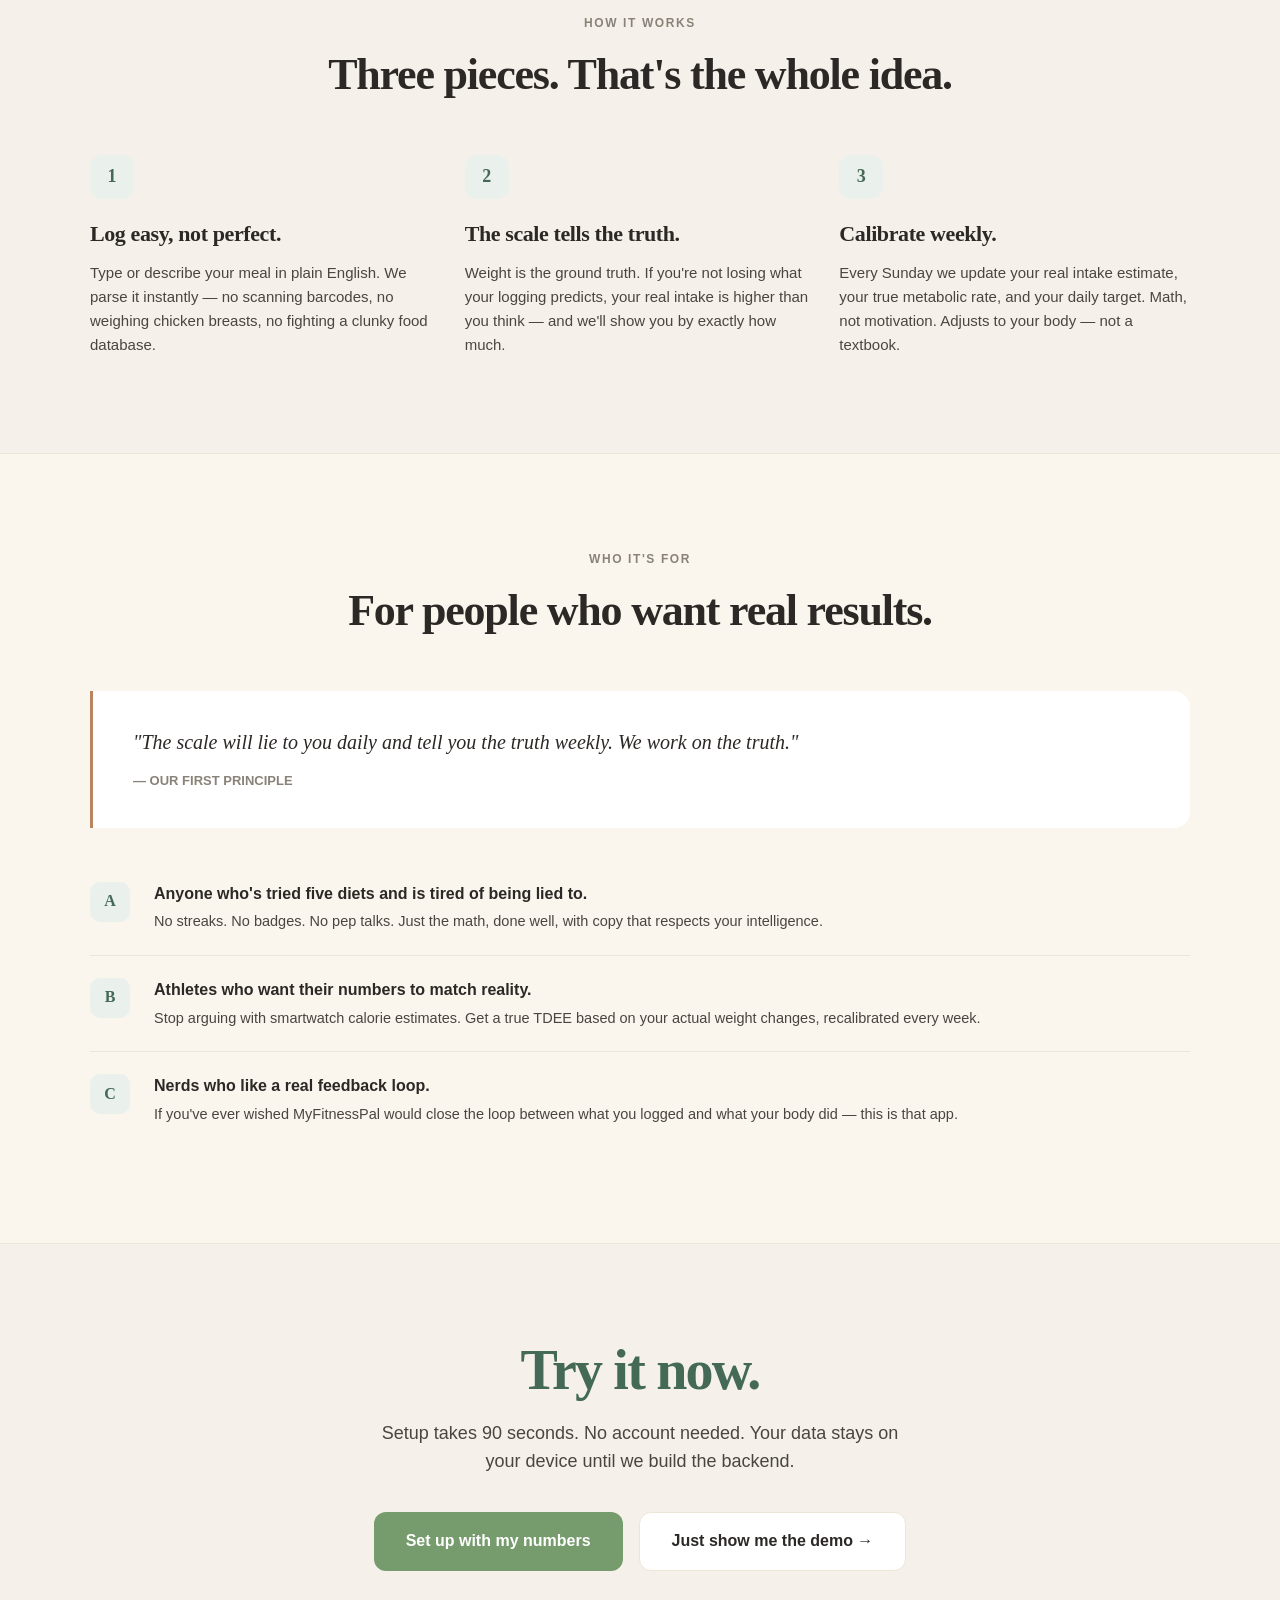
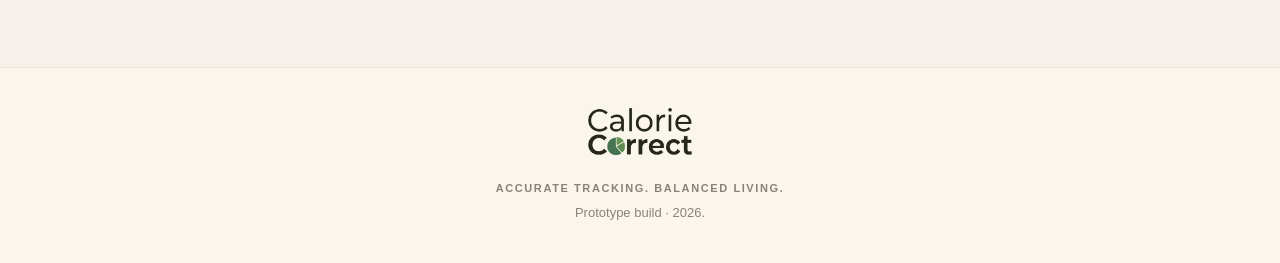
==== commit 318a7b5b: "Unify landing page banner with in-app top-bar (centered logo, no nav links)" ====
--- a/index.html
+++ b/index.html
@@ -41,14 +41,12 @@
   a { color: inherit; text-decoration: none; }
   button { font-family: inherit; cursor: pointer; border: none; background: none; color: inherit; }
 
-  /* === Top nav (3-col grid: spacer | centered logo | links) === */
+  /* === Top brand bar — matches the in-app top-bar (centered logo, no links) === */
   .nav-bar {
     background: var(--bg-warm);
     border-bottom: 1px solid var(--border);
-    padding: 22px 32px;
-    display: grid;
-    grid-template-columns: 1fr auto 1fr;
-    align-items: center;
+    padding: 26px 32px 22px;
+    text-align: center;
     position: sticky;
     top: 0;
     z-index: 50;
@@ -60,11 +58,9 @@
     gap: 6px;
     text-decoration: none;
     line-height: 1;
-    justify-self: center;
-    grid-column: 2;
   }
   .nav-logo {
-    height: 56px;
+    height: 64px;
     width: auto;
     display: block;
     max-width: 100%;
@@ -75,46 +71,9 @@
     color: var(--muted);
     text-transform: uppercase;
     letter-spacing: 1.6px;
+    margin-top: 6px;
     font-weight: 600;
   }
-  /* Legacy text-brand styles, kept as fallback */
-  .nav-brand {
-    font-family: var(--serif);
-    font-size: 28px;
-    font-weight: 700;
-    color: var(--primary-dark);
-    letter-spacing: -0.5px;
-    line-height: 1;
-  }
-  .nav-sep {
-    color: var(--accent);
-    font-weight: 400;
-    margin: 0 0.32em;
-    display: inline-block;
-    transform: translateY(-0.05em);
-  }
-  .nav-links {
-    display: flex;
-    gap: 24px;
-    align-items: center;
-    justify-self: end;
-    grid-column: 3;
-    font-size: 14px;
-    font-weight: 600;
-  }
-  .nav-link {
-    color: var(--text-soft);
-    transition: color 0.15s;
-  }
-  .nav-link:hover { color: var(--primary); }
-  .nav-cta {
-    background: var(--primary);
-    color: white;
-    padding: 10px 18px;
-    border-radius: 8px;
-    transition: background 0.15s;
-  }
-  .nav-cta:hover { background: var(--primary-dark); color: white; }
 
   /* === Sections === */
   section { padding: 96px 32px; }
@@ -436,23 +395,8 @@
     .hero-sub { font-size: 17px; }
     .problem-h2, .section-h2 { font-size: 32px; }
     .problem-grid, .pillar-grid { grid-template-columns: 1fr; }
-    /* On narrow screens, stack: logo centered on top, links below */
-    .nav-bar {
-      padding: 14px 16px;
-      grid-template-columns: 1fr;
-      grid-auto-rows: auto;
-      row-gap: 10px;
-      justify-items: center;
-    }
-    .nav-brand-link { grid-column: 1; justify-self: center; }
-    .nav-links {
-      grid-column: 1;
-      justify-self: center;
-      gap: 14px;
-      font-size: 13px;
-    }
-    .nav-brand { font-size: 22px; }
-    .nav-logo { height: 44px; }
+    .nav-bar { padding: 18px 18px 14px; }
+    .nav-logo { height: 48px; }
     .footer-logo { height: 48px; }
     .final-h { font-size: 36px; }
     .quote-card { padding: 28px 24px; }
@@ -462,17 +406,12 @@
 </head>
 <body>
 
-<!-- ============ NAV ============ -->
+<!-- ============ NAV (centered logo banner — matches in-app top-bar) ============ -->
 <nav class="nav-bar">
   <a class="nav-brand-link" href="/">
     <img class="nav-logo" src="cc-logo.png" alt="Calorie Correct" />
     <div class="nav-tag">Accurate Tracking. Balanced Living.</div>
   </a>
-  <div class="nav-links">
-    <a class="nav-link" href="#how">How it works</a>
-    <a class="nav-link" href="#who">Who it's for</a>
-    <a class="nav-cta" href="app/index.html?onboard=1">Get started</a>
-  </div>
 </nav>
 
 <!-- ============ HERO ============ -->
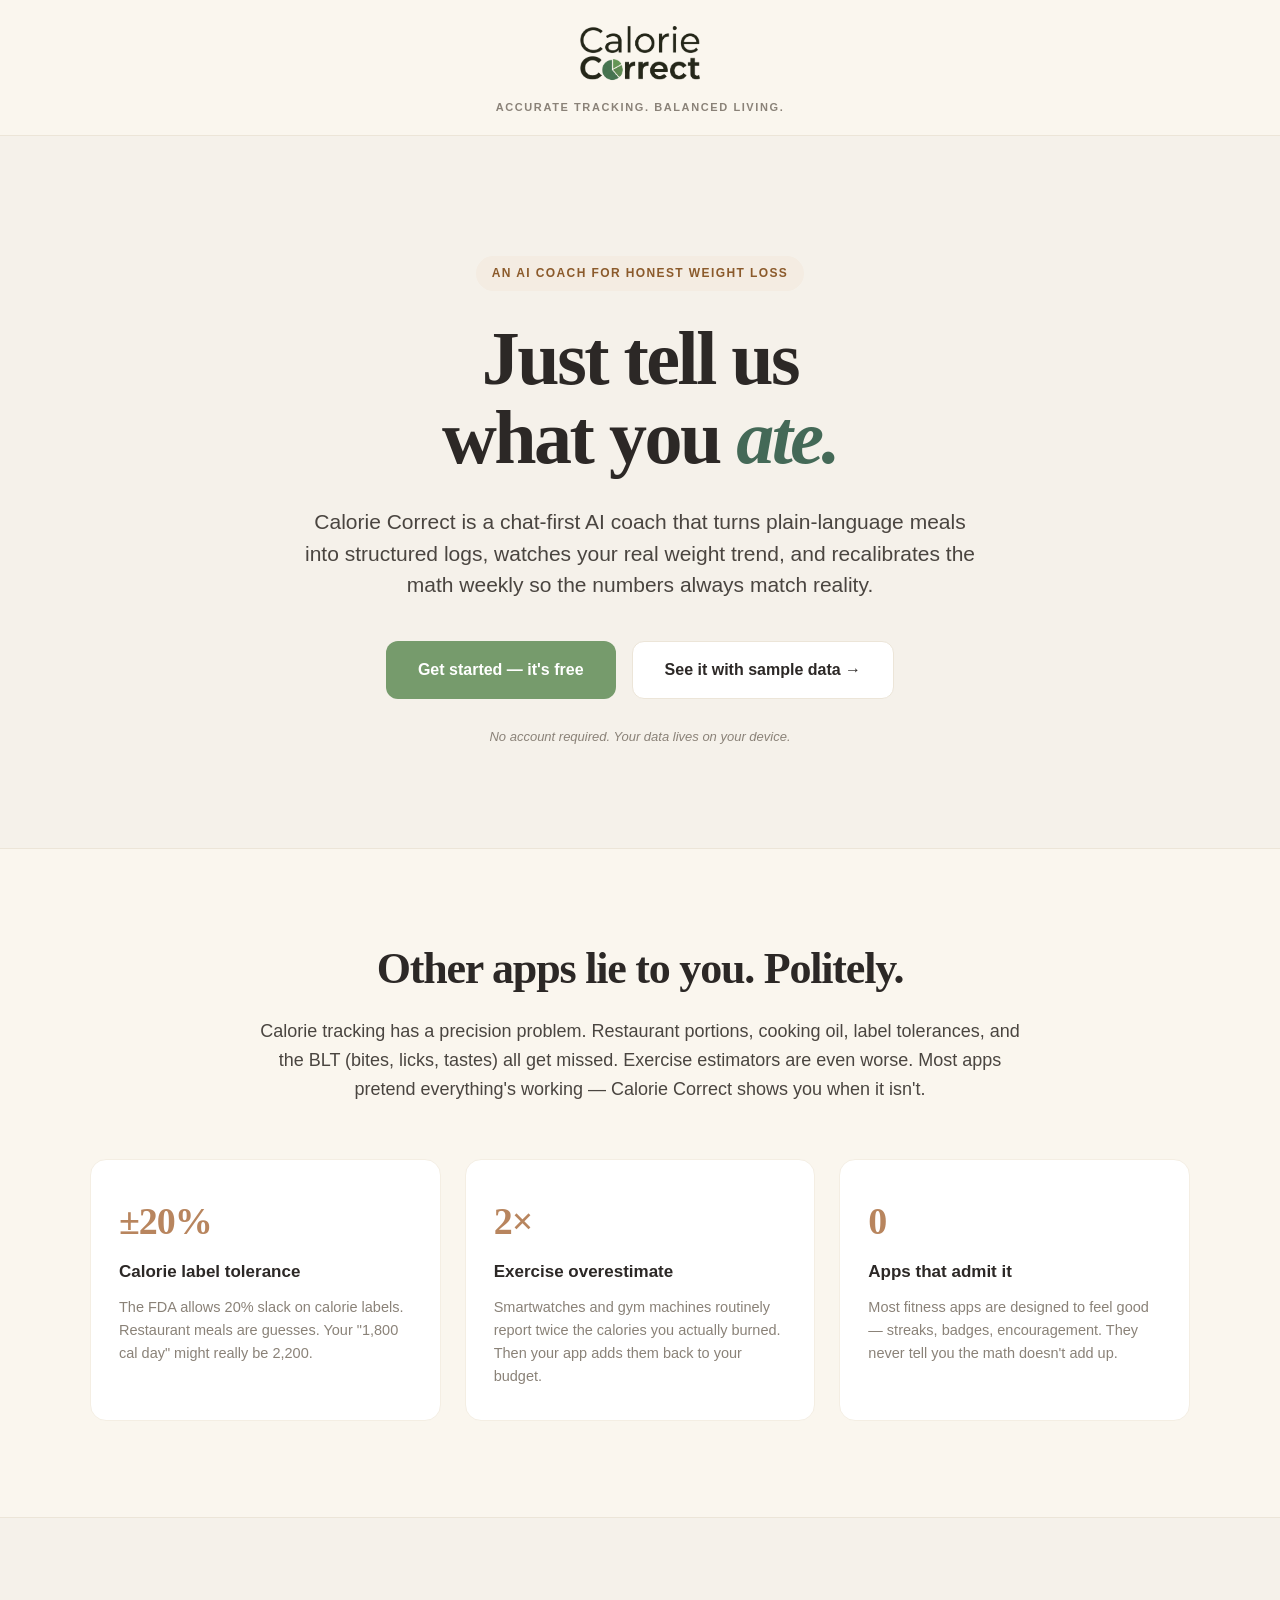
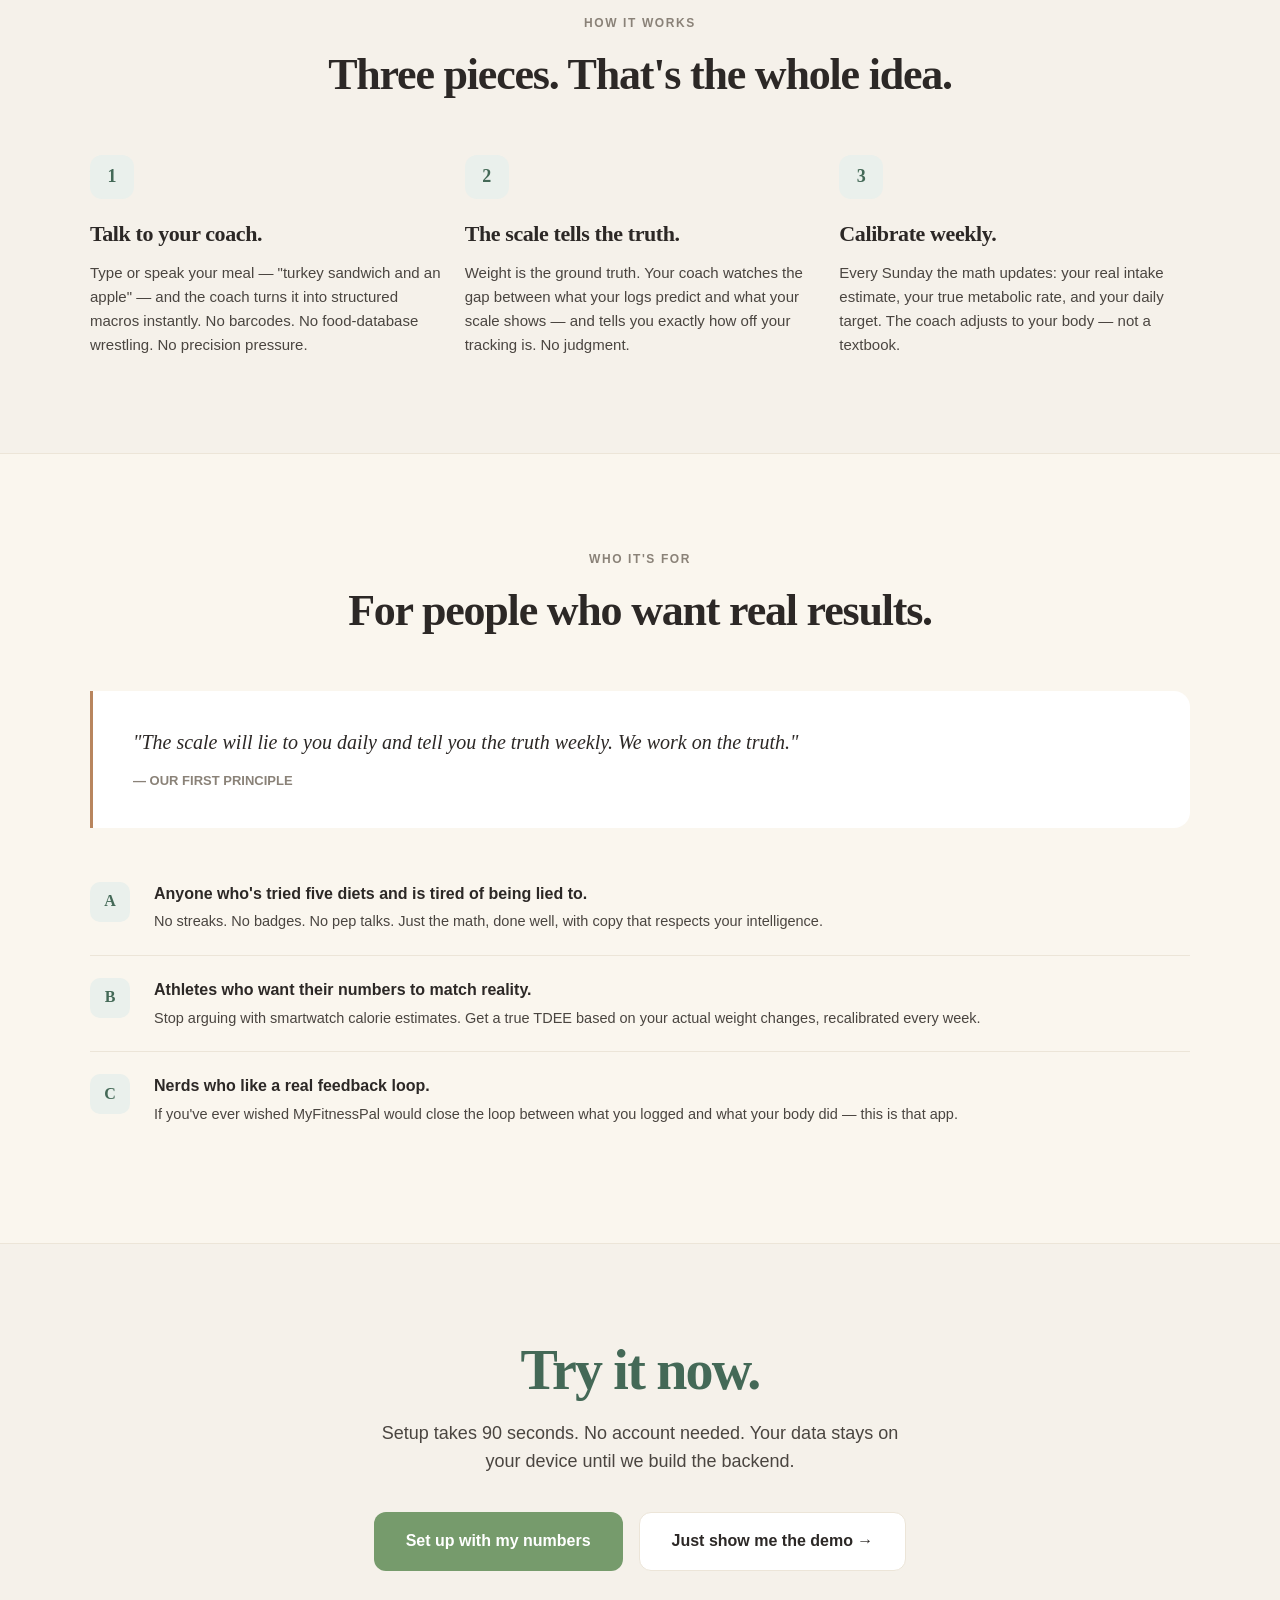
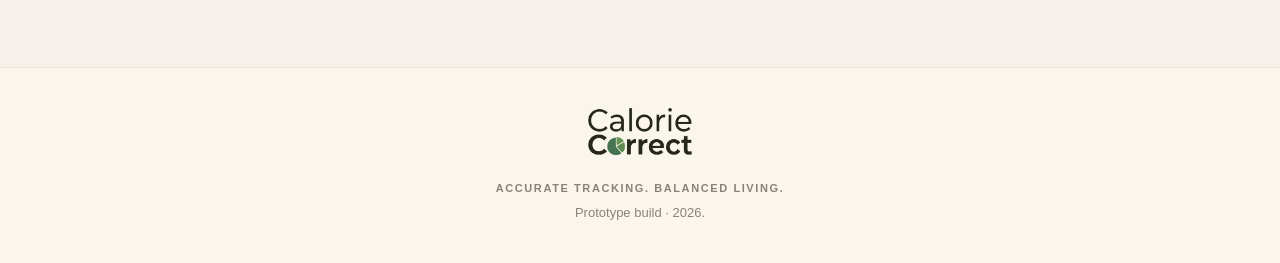
==== commit cf1d606a: "Final design batch: dead code cleanup, coach-angle landing copy, multi-turn chat with typing/error s" ====
--- a/index.html
+++ b/index.html
@@ -417,9 +417,9 @@
 <!-- ============ HERO ============ -->
 <section class="hero">
   <div class="container">
-    <div class="hero-eyebrow">The honest calorie counter</div>
-    <h1 class="hero-title">Stop guessing.<br>Start <em>measuring.</em></h1>
-    <p class="hero-sub">Most calorie apps are only accurate if you're perfect. Calorie Correct uses your real weight trend as the ground truth — and tells you, honestly, when your tracking is off.</p>
+    <div class="hero-eyebrow">An AI coach for honest weight loss</div>
+    <h1 class="hero-title">Just tell us<br>what you <em>ate.</em></h1>
+    <p class="hero-sub">Calorie Correct is a chat-first AI coach that turns plain-language meals into structured logs, watches your real weight trend, and recalibrates the math weekly so the numbers always match reality.</p>
     <div class="hero-ctas">
       <a class="btn btn-primary" href="app/index.html?onboard=1">Get started — it's free</a>
       <a class="btn btn-secondary" href="app/index.html">See it with sample data →</a>
@@ -461,18 +461,18 @@
     <div class="pillar-grid">
       <div class="pillar">
         <div class="pillar-num">1</div>
-        <h3 class="pillar-h">Log easy, not perfect.</h3>
-        <p class="pillar-body">Type or describe your meal in plain English. We parse it instantly — no scanning barcodes, no weighing chicken breasts, no fighting a clunky food database.</p>
+        <h3 class="pillar-h">Talk to your coach.</h3>
+        <p class="pillar-body">Type or speak your meal — "turkey sandwich and an apple" — and the coach turns it into structured macros instantly. No barcodes. No food-database wrestling. No precision pressure.</p>
       </div>
       <div class="pillar">
         <div class="pillar-num">2</div>
         <h3 class="pillar-h">The scale tells the truth.</h3>
-        <p class="pillar-body">Weight is the ground truth. If you're not losing what your logging predicts, your real intake is higher than you think — and we'll show you by exactly how much.</p>
+        <p class="pillar-body">Weight is the ground truth. Your coach watches the gap between what your logs predict and what your scale shows — and tells you exactly how off your tracking is. No judgment.</p>
       </div>
       <div class="pillar">
         <div class="pillar-num">3</div>
         <h3 class="pillar-h">Calibrate weekly.</h3>
-        <p class="pillar-body">Every Sunday we update your real intake estimate, your true metabolic rate, and your daily target. Math, not motivation. Adjusts to your body — not a textbook.</p>
+        <p class="pillar-body">Every Sunday the math updates: your real intake estimate, your true metabolic rate, and your daily target. The coach adjusts to your body — not a textbook.</p>
       </div>
     </div>
   </div>
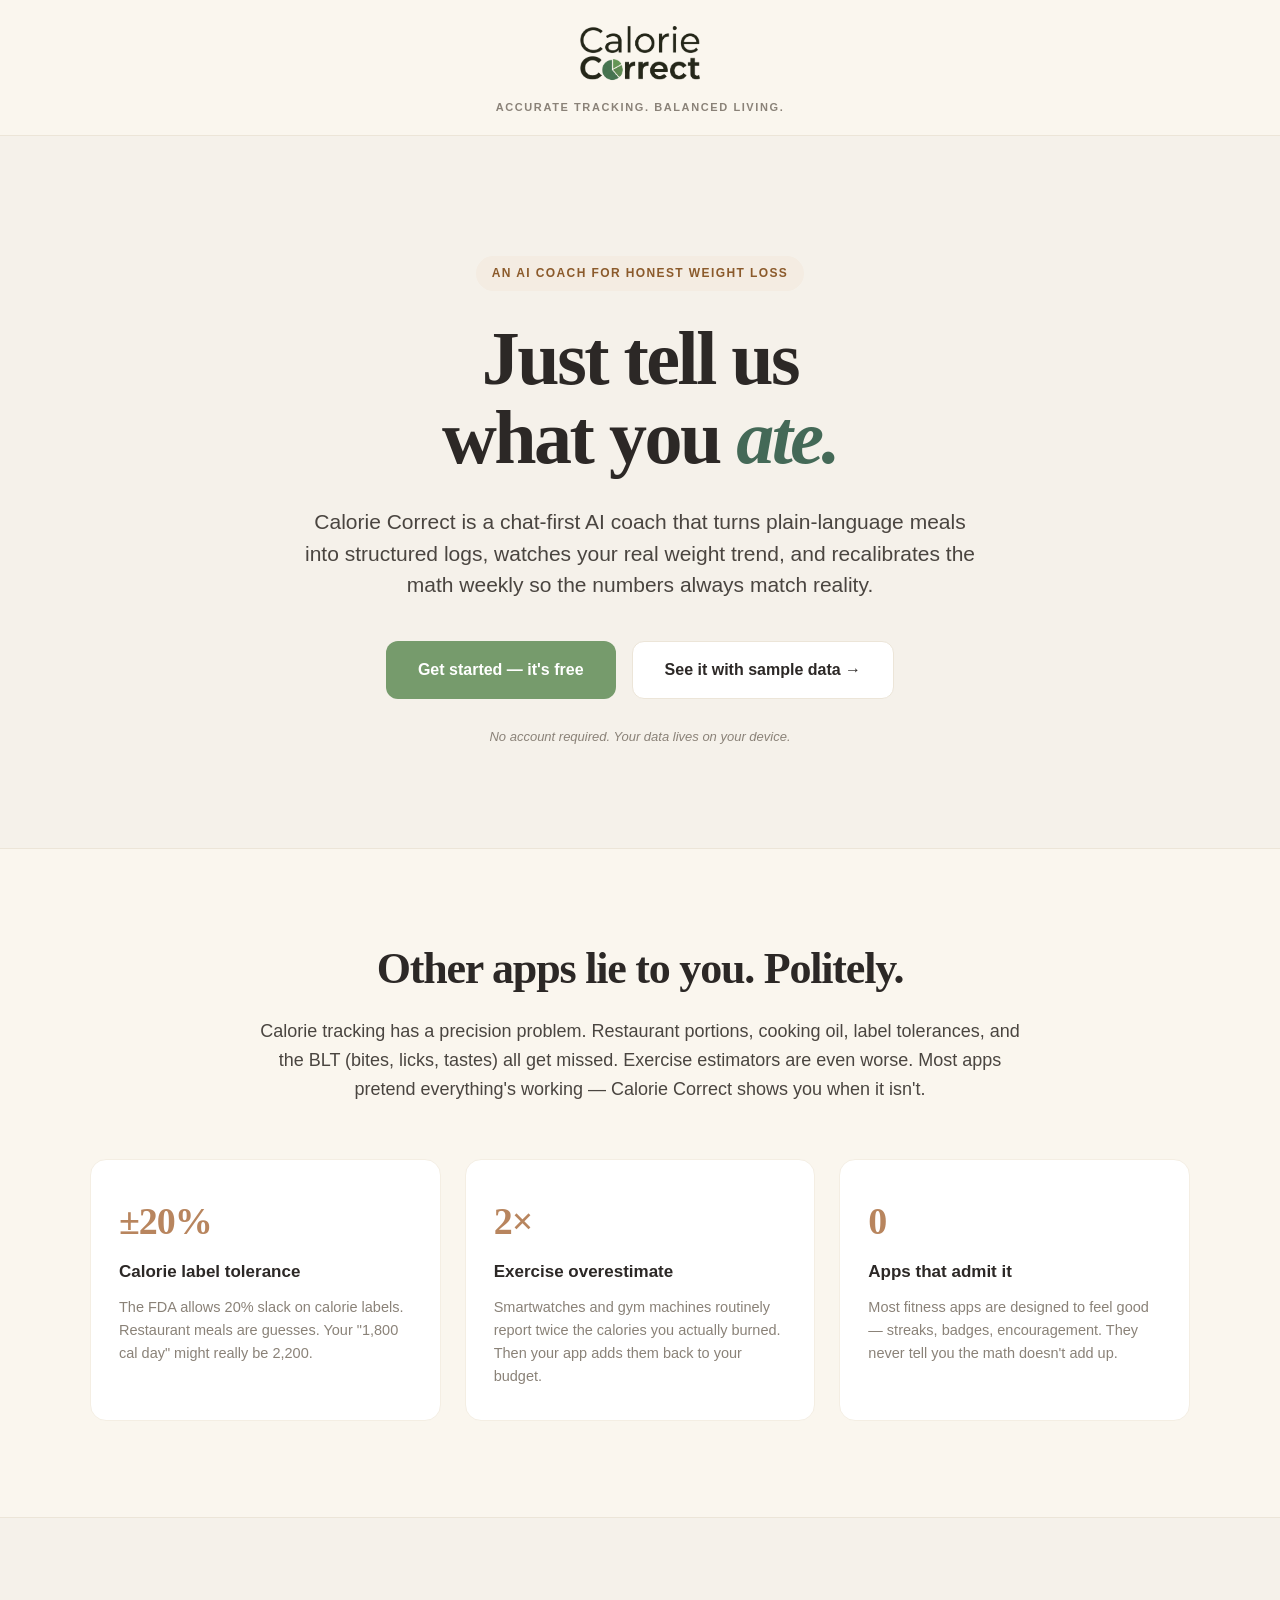
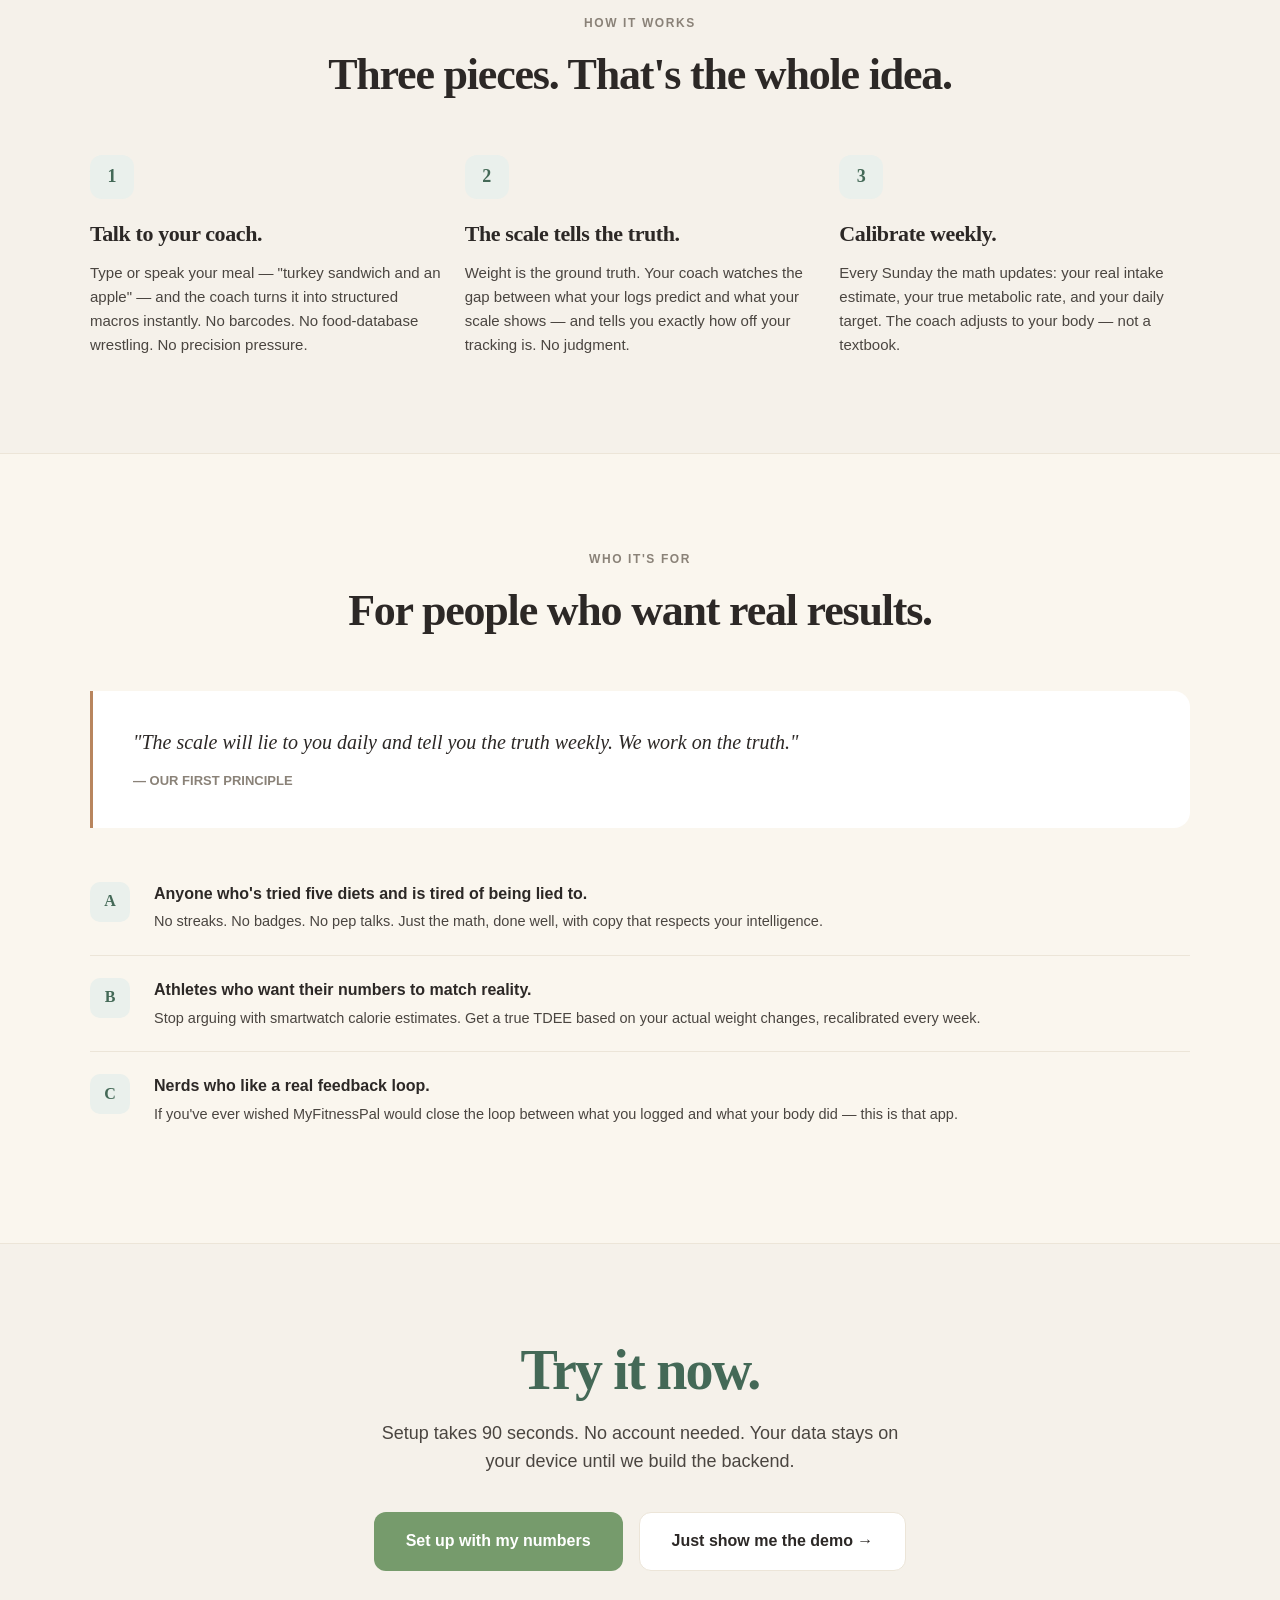
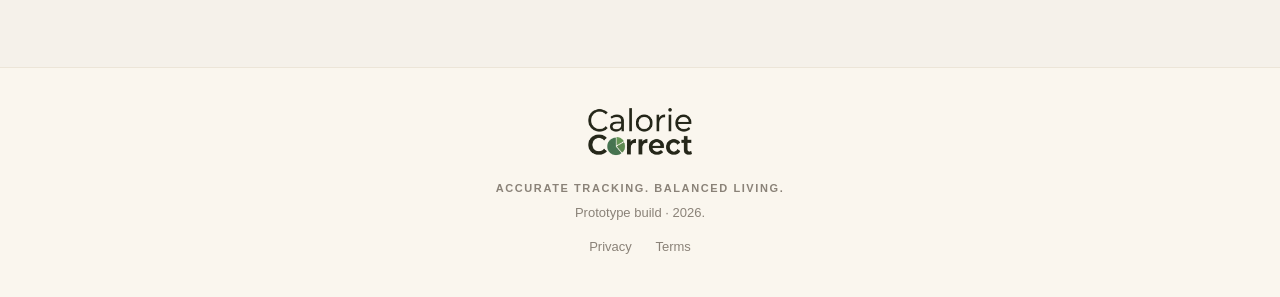
==== commit 191b2d8c: "phase A batch: install prompt, privacy/terms, feedback modal, CSV import" ====
--- a/index.html
+++ b/index.html
@@ -386,6 +386,14 @@
     font-weight: 600;
     margin-bottom: 6px;
   }
+  .footer-links { margin-top: 14px; }
+  .footer-links a {
+    color: var(--muted);
+    text-decoration: none;
+    margin: 0 10px;
+    font-size: 13px;
+  }
+  .footer-links a:hover { color: var(--primary-dark); text-decoration: underline; }
 
   /* === Responsive === */
   @media (max-width: 800px) {
@@ -532,6 +540,10 @@
   <img class="footer-logo" src="cc-logo.png" alt="Calorie Correct" />
   <div class="footer-tag">Accurate Tracking. Balanced Living.</div>
   <div>Prototype build · 2026.</div>
+  <div class="footer-links">
+    <a href="privacy.html">Privacy</a>
+    <a href="terms.html">Terms</a>
+  </div>
 </footer>
 
 </body>
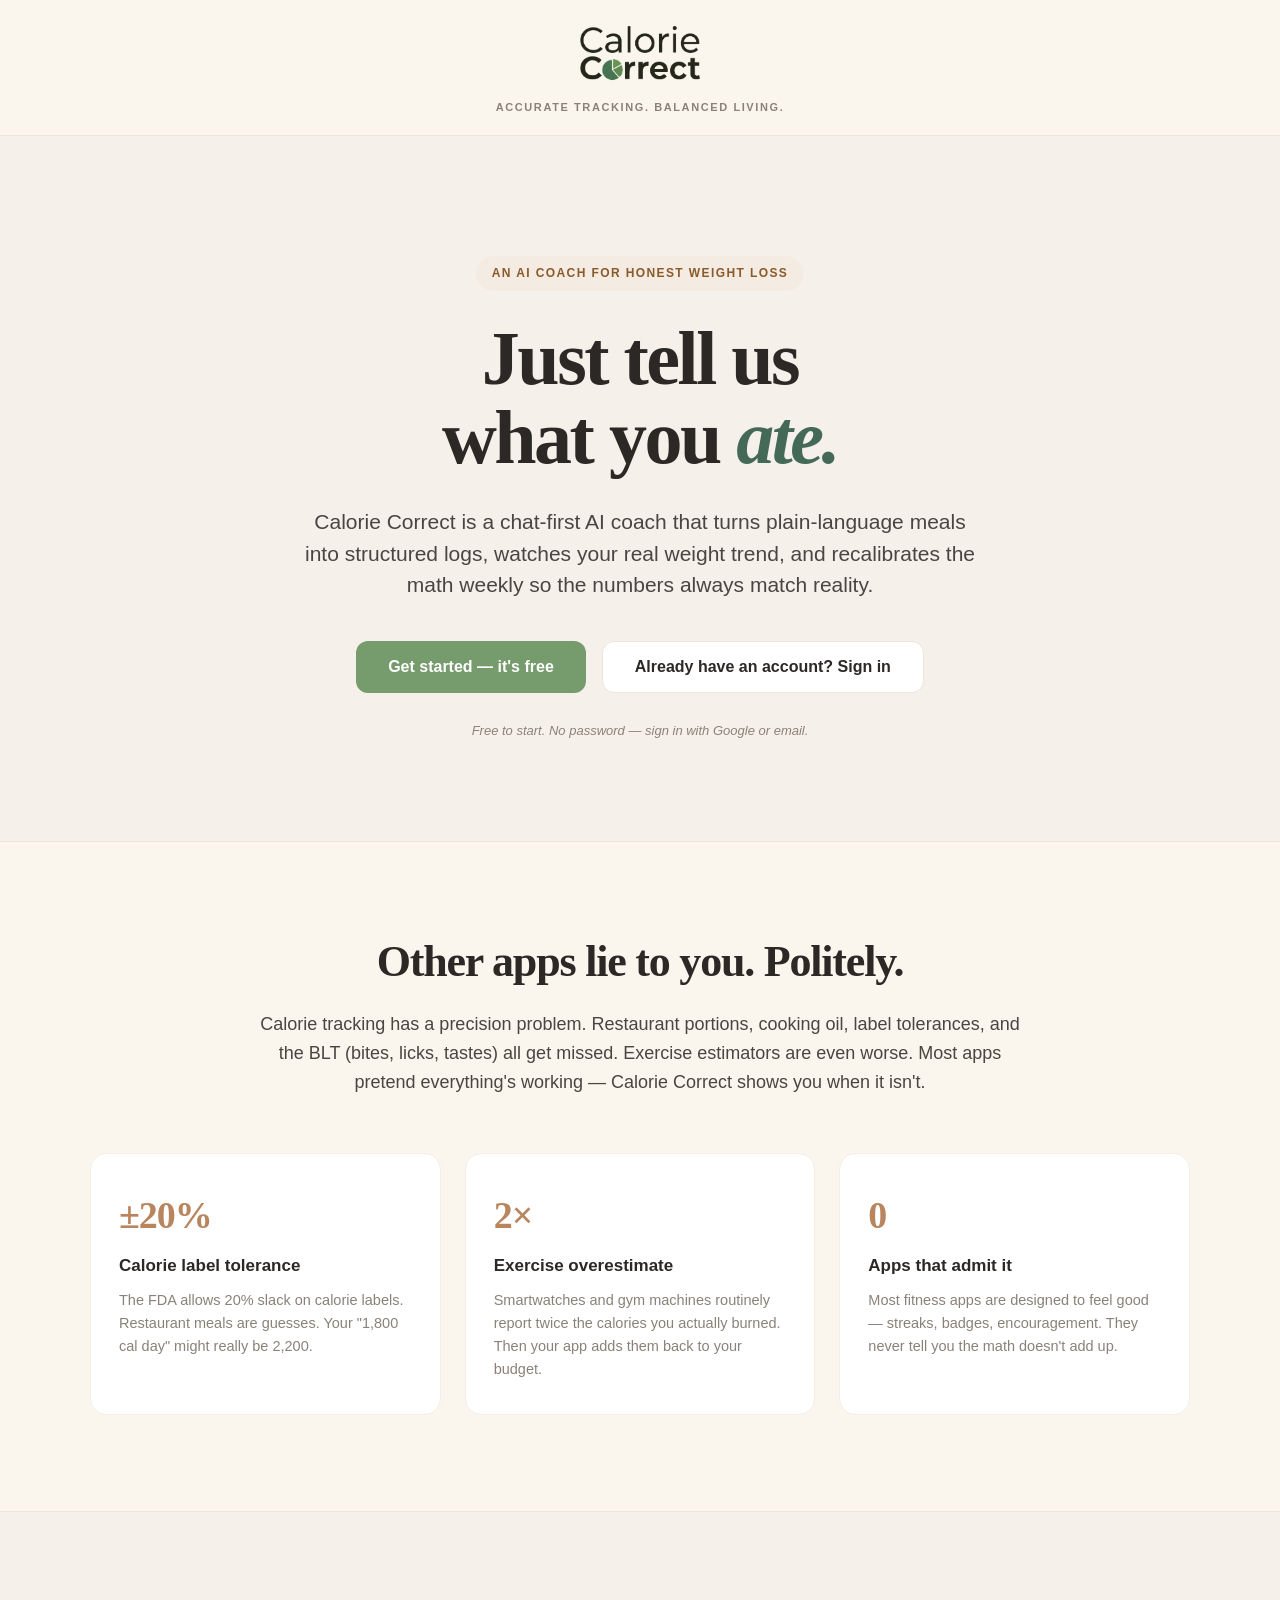
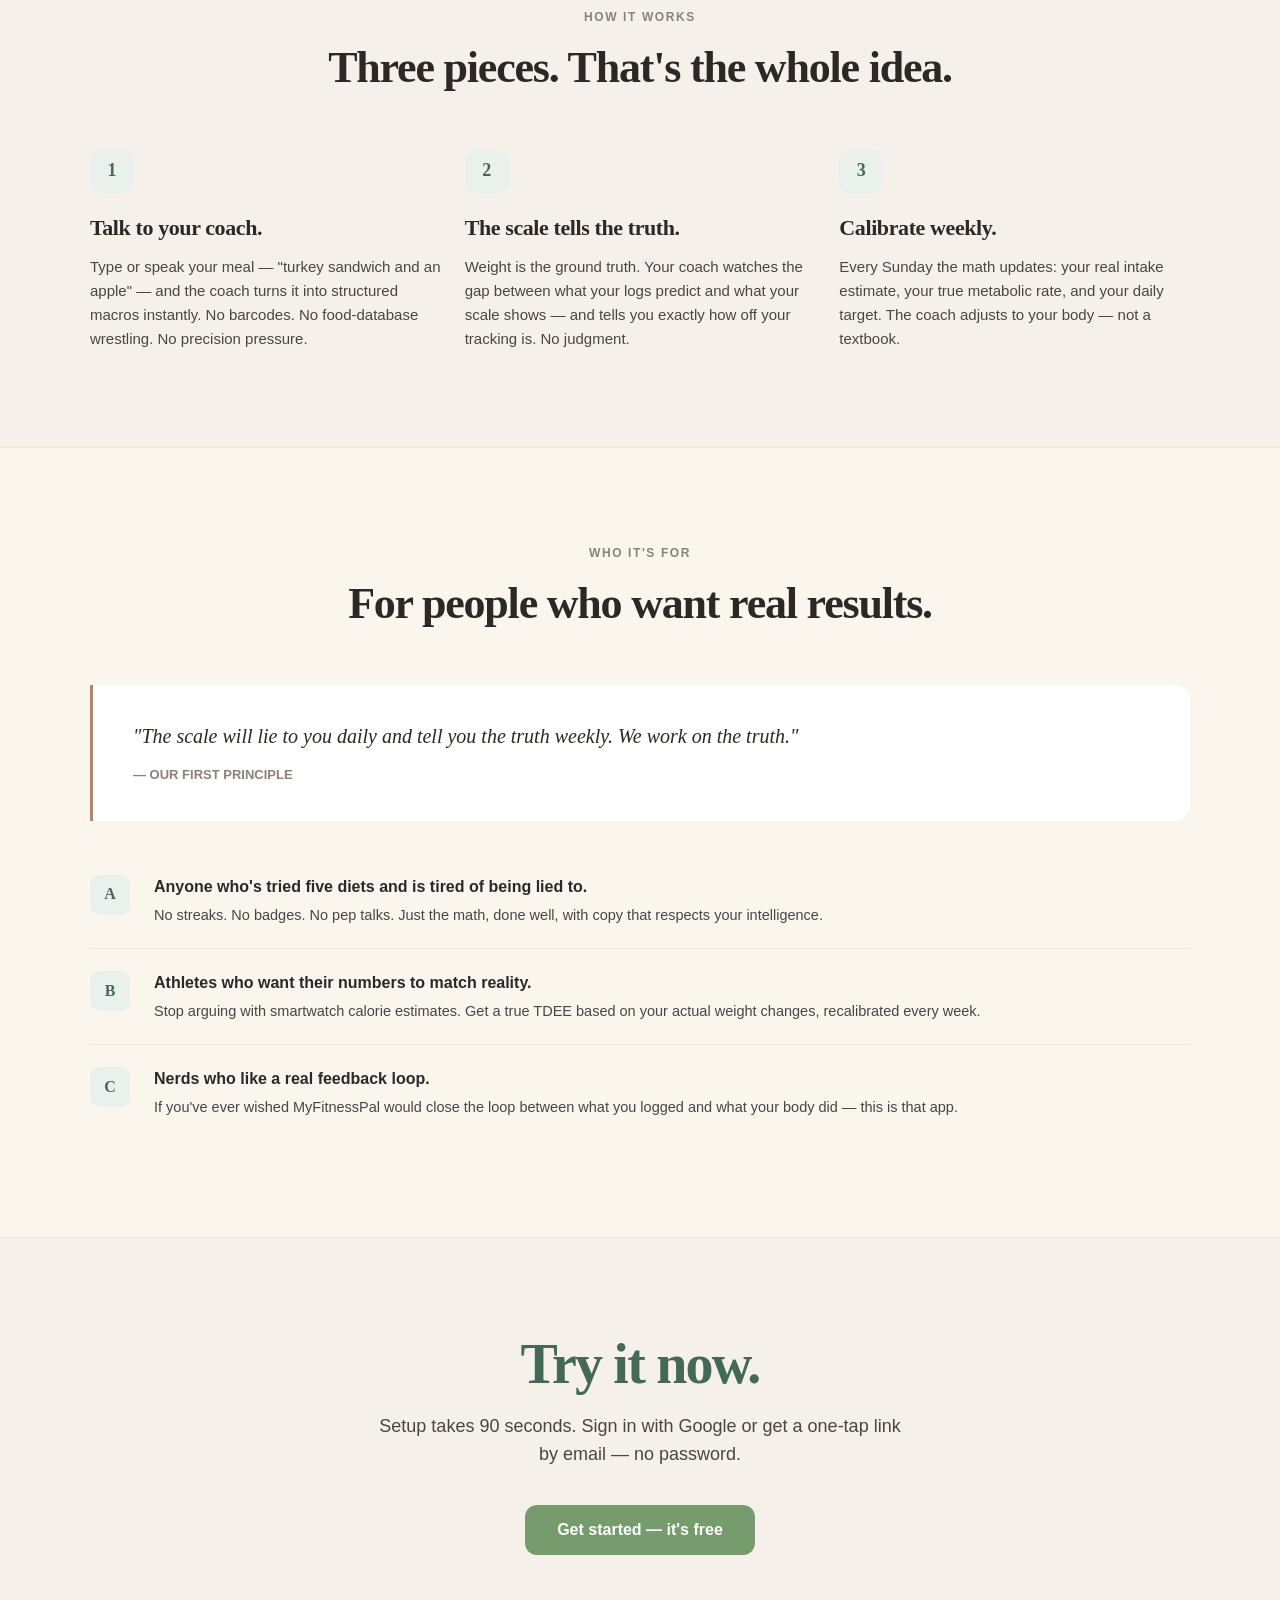
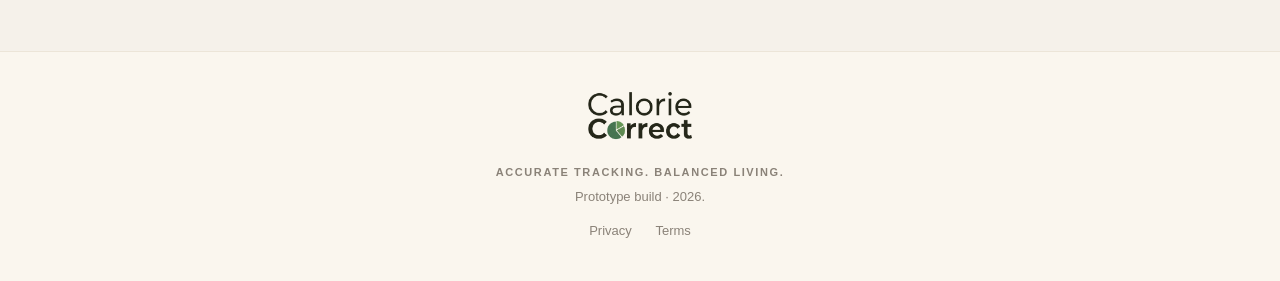
==== commit a3c3190a: "auth gate: landing requires sign-up, app gate redirects new visitors, modal on landing" ====
--- a/index.html
+++ b/index.html
@@ -429,10 +429,10 @@
     <h1 class="hero-title">Just tell us<br>what you <em>ate.</em></h1>
     <p class="hero-sub">Calorie Correct is a chat-first AI coach that turns plain-language meals into structured logs, watches your real weight trend, and recalibrates the math weekly so the numbers always match reality.</p>
     <div class="hero-ctas">
-      <a class="btn btn-primary" href="app/index.html?onboard=1">Get started — it's free</a>
-      <a class="btn btn-secondary" href="app/index.html">See it with sample data →</a>
+      <button class="btn btn-primary" data-open-signin>Get started — it's free</button>
+      <button class="btn btn-secondary" data-open-signin>Already have an account? Sign in</button>
     </div>
-    <div class="hero-disclaimer">No account required. Your data lives on your device.</div>
+    <div class="hero-disclaimer">Free to start. No password — sign in with Google or email.</div>
   </div>
 </section>
 
@@ -527,10 +527,9 @@
 <section class="final-cta">
   <div class="container">
     <h2 class="final-h">Try it now.</h2>
-    <p class="final-sub">Setup takes 90 seconds. No account needed. Your data stays on your device until we build the backend.</p>
+    <p class="final-sub">Setup takes 90 seconds. Sign in with Google or get a one-tap link by email — no password.</p>
     <div class="hero-ctas">
-      <a class="btn btn-primary" href="app/index.html?onboard=1">Set up with my numbers</a>
-      <a class="btn btn-secondary" href="app/index.html">Just show me the demo →</a>
+      <button class="btn btn-primary" data-open-signin>Get started — it's free</button>
     </div>
   </div>
 </section>
@@ -546,5 +545,295 @@
   </div>
 </footer>
 
+<!-- ============ SIGN-IN MODAL ============ -->
+<!-- Triggered by [data-open-signin] buttons. Two flows: Google OAuth (full
+     redirect to the Worker) or email magic link (POST to Worker, then show
+     a "check your email" confirmation). Same find-or-create flow handles
+     both new sign-ups and returning users. -->
+<div id="signin-modal-backdrop" class="signin-modal-backdrop" role="dialog" aria-modal="true" aria-labelledby="signin-modal-title">
+  <div class="signin-modal" id="signin-modal">
+    <div id="signin-modal-content"></div>
+  </div>
+</div>
+
+<style>
+  .signin-modal-backdrop {
+    display: none;
+    position: fixed;
+    inset: 0;
+    background: rgba(28, 42, 35, 0.55);
+    z-index: 1000;
+    align-items: center;
+    justify-content: center;
+    padding: 20px;
+    backdrop-filter: blur(2px);
+  }
+  .signin-modal-backdrop.open { display: flex; }
+  .signin-modal {
+    background: var(--card);
+    border-radius: 16px;
+    padding: 32px 28px;
+    max-width: 420px;
+    width: 100%;
+    box-shadow: 0 12px 40px rgba(15, 30, 22, 0.18);
+    max-height: 90vh;
+    overflow-y: auto;
+  }
+  .signin-modal-title {
+    font-family: var(--serif);
+    font-size: 24px;
+    font-weight: 700;
+    color: var(--primary-dark);
+    margin-bottom: 6px;
+    letter-spacing: -0.5px;
+  }
+  .signin-modal-sub {
+    font-size: 14px;
+    color: var(--muted);
+    line-height: 1.5;
+    margin-bottom: 18px;
+  }
+  .signin-btn {
+    display: flex;
+    align-items: center;
+    justify-content: center;
+    gap: 10px;
+    width: 100%;
+    padding: 12px 16px;
+    background: #fff;
+    border: 1px solid var(--border);
+    border-radius: 10px;
+    font-family: inherit;
+    font-size: 15px;
+    font-weight: 500;
+    color: var(--text);
+    cursor: pointer;
+    transition: background 0.15s ease, border-color 0.15s ease;
+    margin-bottom: 8px;
+  }
+  .signin-btn:hover {
+    background: #EAF0EC;
+    border-color: var(--primary);
+  }
+  .signin-divider {
+    position: relative;
+    text-align: center;
+    margin: 14px 0;
+    font-size: 12px;
+    color: var(--muted);
+    text-transform: uppercase;
+    letter-spacing: 1px;
+  }
+  .signin-divider::before, .signin-divider::after {
+    content: '';
+    position: absolute;
+    top: 50%;
+    width: calc(50% - 20px);
+    height: 1px;
+    background: var(--border);
+  }
+  .signin-divider::before { left: 0; }
+  .signin-divider::after  { right: 0; }
+  .signin-divider span { background: var(--card); padding: 0 4px; position: relative; }
+  .signin-email-row { display: flex; gap: 8px; margin-bottom: 6px; }
+  .signin-email-input {
+    flex: 1;
+    border: 1px solid var(--border);
+    border-radius: 10px;
+    padding: 10px 12px;
+    font-family: inherit;
+    font-size: 14px;
+    color: var(--text);
+    background: #fff;
+    transition: border-color 0.15s ease, box-shadow 0.15s ease;
+  }
+  .signin-email-input:focus {
+    outline: none;
+    border-color: var(--primary);
+    box-shadow: 0 0 0 3px rgba(118, 155, 108, 0.15);
+  }
+  .signin-email-btn {
+    padding: 10px 16px;
+    background: var(--primary-dark);
+    color: white;
+    border: none;
+    border-radius: 10px;
+    font-family: inherit;
+    font-size: 14px;
+    font-weight: 600;
+    cursor: pointer;
+    transition: background 0.15s ease;
+    white-space: nowrap;
+  }
+  .signin-email-btn:hover { background: var(--primary); }
+  .signin-email-btn:disabled { opacity: 0.5; cursor: not-allowed; }
+  .signin-hint { font-size: 12px; color: var(--muted); line-height: 1.4; margin-bottom: 4px; }
+  .signin-hint-err { color: #b54b3a; }
+  .signin-confirmation {
+    display: flex;
+    flex-direction: column;
+    align-items: center;
+    gap: 12px;
+    padding: 24px 20px;
+    background: #EAF0EC;
+    border-radius: 12px;
+    text-align: center;
+    color: var(--primary-dark);
+    margin: 12px 0;
+    font-size: 14px;
+    line-height: 1.5;
+  }
+  .signin-cancel {
+    width: 100%;
+    margin-top: 12px;
+    padding: 10px 16px;
+    background: transparent;
+    border: 1px solid var(--border);
+    border-radius: 10px;
+    font-family: inherit;
+    font-size: 14px;
+    font-weight: 500;
+    color: var(--text);
+    cursor: pointer;
+    transition: background 0.15s ease, border-color 0.15s ease;
+  }
+  .signin-cancel:hover { background: #f5f1ea; border-color: var(--primary-light); }
+  .signin-fineprint { font-size: 11px; color: var(--muted); text-align: center; margin-top: 14px; line-height: 1.4; }
+  .signin-fineprint a { color: var(--muted); text-decoration: underline; }
+</style>
+
+<script>
+  // Sign-in modal — used by every [data-open-signin] button on the landing page.
+  // Same flow handles both first-time sign-up and returning sign-in (the worker
+  // does find-or-create-user, so the user experience is identical).
+  (function () {
+    const WORKER_URL = 'https://calorie-correct-coach.calorie-correct.workers.dev';
+    const backdrop = document.getElementById('signin-modal-backdrop');
+    const content = document.getElementById('signin-modal-content');
+
+    function chooserHTML() {
+      return `
+        <div class="signin-modal-title" id="signin-modal-title">Sign in to Calorie Correct</div>
+        <div class="signin-modal-sub">No password needed. Use Google or get a one-tap link by email.</div>
+
+        <button class="signin-btn" id="signin-google-btn">
+          <svg viewBox="0 0 24 24" width="18" height="18" aria-hidden="true">
+            <path fill="#4285F4" d="M22.5 12.27c0-.79-.07-1.55-.2-2.27H12v4.51h5.92c-.26 1.37-1.04 2.53-2.21 3.31v2.75h3.57c2.08-1.92 3.28-4.74 3.28-8.3z"/>
+            <path fill="#34A853" d="M12 23c2.97 0 5.46-.99 7.28-2.66l-3.57-2.75c-.99.66-2.25 1.06-3.71 1.06-2.86 0-5.29-1.93-6.16-4.53H2.18v2.84C3.99 20.53 7.7 23 12 23z"/>
+            <path fill="#FBBC05" d="M5.84 14.12c-.22-.66-.35-1.36-.35-2.12s.13-1.46.35-2.12V7.04H2.18C1.43 8.55 1 10.22 1 12s.43 3.45 1.18 4.96l3.66-2.84z"/>
+            <path fill="#EA4335" d="M12 5.38c1.62 0 3.06.56 4.21 1.64l3.15-3.15C17.45 2.09 14.97 1 12 1 7.7 1 3.99 3.47 2.18 7.04l3.66 2.84C6.71 7.31 9.14 5.38 12 5.38z"/>
+          </svg>
+          Continue with Google
+        </button>
+
+        <div class="signin-divider"><span>or</span></div>
+
+        <div class="signin-email-row">
+          <input type="email" class="signin-email-input" id="signin-email-input" placeholder="you@example.com" autocomplete="email" />
+          <button class="signin-email-btn" id="signin-email-btn">Send link</button>
+        </div>
+        <div class="signin-hint" id="signin-hint">We'll email you a one-tap sign-in link. Valid for 15 minutes.</div>
+
+        <button class="signin-cancel" id="signin-cancel-btn">Cancel</button>
+
+        <div class="signin-fineprint">
+          By signing in, you agree to our
+          <a href="terms.html" target="_blank">Terms</a> and
+          <a href="privacy.html" target="_blank">Privacy Policy</a>.
+        </div>
+      `;
+    }
+
+    function confirmHTML(email) {
+      const safe = String(email).replace(/[&<>"']/g, c => ({ '&':'&amp;','<':'&lt;','>':'&gt;','"':'&quot;',"'":'&#39;' })[c]);
+      return `
+        <div class="signin-modal-title">Check your email</div>
+        <div class="signin-modal-sub">We sent a sign-in link to <strong>${safe}</strong>. The link is good for 15 minutes.</div>
+        <div class="signin-confirmation">
+          <svg viewBox="0 0 24 24" width="40" height="40" fill="none" stroke="currentColor" stroke-width="1.5"><path d="M3 8l9 6 9-6"/><rect x="3" y="5" width="18" height="14" rx="2"/></svg>
+          <div>Click the link in that email to sign in. You can close this window.</div>
+        </div>
+        <button class="signin-cancel" id="signin-cancel-btn">Close</button>
+      `;
+    }
+
+    function open() {
+      content.innerHTML = chooserHTML();
+      backdrop.classList.add('open');
+      setTimeout(() => {
+        const inp = document.getElementById('signin-email-input');
+        if (inp) inp.focus();
+      }, 80);
+      wireChooser();
+    }
+    function close() { backdrop.classList.remove('open'); }
+
+    function wireChooser() {
+      document.getElementById('signin-cancel-btn').addEventListener('click', close);
+      document.getElementById('signin-google-btn').addEventListener('click', () => {
+        window.location.href = WORKER_URL + '/api/auth/google';
+      });
+      const inp = document.getElementById('signin-email-input');
+      const btn = document.getElementById('signin-email-btn');
+      const hint = document.getElementById('signin-hint');
+      const submit = async () => {
+        const email = (inp.value || '').trim();
+        if (!email || !/^[^\s@]+@[^\s@]+\.[^\s@]+$/.test(email)) {
+          hint.textContent = 'Enter a valid email address.';
+          hint.className = 'signin-hint signin-hint-err';
+          return;
+        }
+        btn.disabled = true;
+        btn.textContent = 'Sending…';
+        hint.textContent = '';
+        try {
+          const res = await fetch(WORKER_URL + '/api/auth/email-link', {
+            method: 'POST',
+            headers: { 'Content-Type': 'application/json' },
+            body: JSON.stringify({ email }),
+          });
+          const data = await res.json().catch(() => ({}));
+          if (!res.ok) {
+            hint.textContent = data.error || 'Could not send email. Try again.';
+            hint.className = 'signin-hint signin-hint-err';
+            btn.disabled = false;
+            btn.textContent = 'Send link';
+            return;
+          }
+          // Show confirmation state
+          content.innerHTML = confirmHTML(email);
+          document.getElementById('signin-cancel-btn').addEventListener('click', close);
+        } catch (e) {
+          hint.textContent = 'Network error. Check your connection and try again.';
+          hint.className = 'signin-hint signin-hint-err';
+          btn.disabled = false;
+          btn.textContent = 'Send link';
+        }
+      };
+      btn.addEventListener('click', submit);
+      inp.addEventListener('keydown', (e) => { if (e.key === 'Enter') submit(); });
+    }
+
+    // Wire all triggers
+    document.querySelectorAll('[data-open-signin]').forEach(el => {
+      el.addEventListener('click', (e) => { e.preventDefault(); open(); });
+    });
+    // Click outside modal to close
+    backdrop.addEventListener('click', (e) => { if (e.target === backdrop) close(); });
+    // Esc to close
+    document.addEventListener('keydown', (e) => {
+      if (e.key === 'Escape' && backdrop.classList.contains('open')) close();
+    });
+
+    // If returning user already has a session token (cc_session in localStorage),
+    // bounce them straight to the app — no need to see the marketing page.
+    try {
+      if (localStorage.getItem('cc_session')) {
+        window.location.replace('/app/');
+      }
+    } catch (e) { /* localStorage blocked — show landing as normal */ }
+  })();
+</script>
+
 </body>
 </html>
